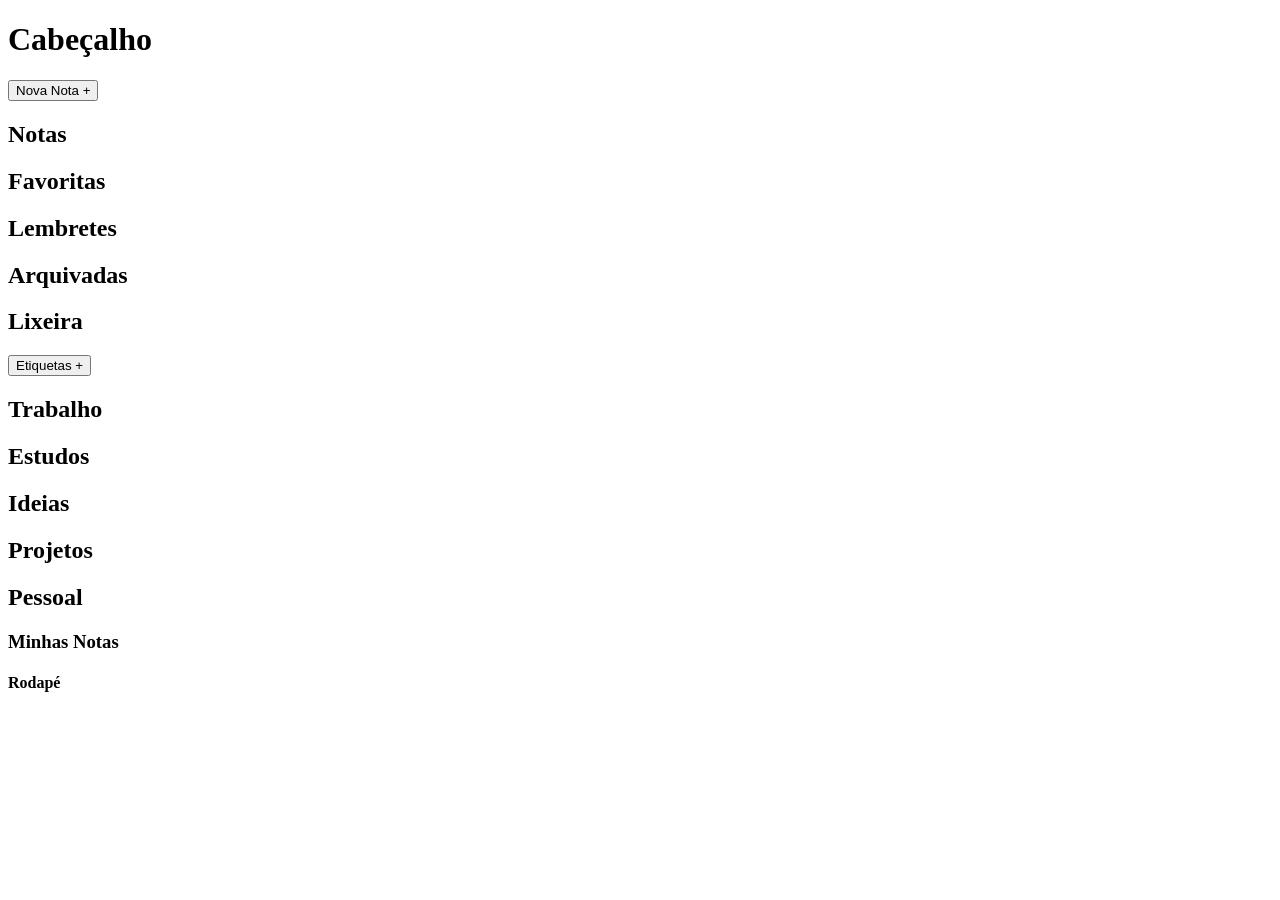
==== index.html @ 7bc8ddbd "Add files via upload" ====
<!DOCTYPE html>
<html lang="pt-br">
  <head>
    <title>Notas</title>
    <meta charset="utf-8">
    <meta name="viewport" content="width=device-width, initial-scale=1">
    <link rel="icon" type="image/x-icon" href="imagens/logoNotas.png">
    <script src="js/app.js"></script>
    <link rel="stylesheet" href="css/style.css">
  </head>
  <body>
    <div class="container">
      <div class="header"><h1> Cabeçalho </h1></div>
      <div class="menu" id="menu">
        <div id="novaNota"><button id="criarNota"> Nova Nota   +</button></div>
        <div id="abas">
          <div class="aba"><h2>Notas</h2></div>
          <div class="aba"><h2>Favoritas</h2></div>
          <div class="aba"><h2>Lembretes</h2></div>
          <div class="aba"><h2>Arquivadas</h2></div>
          <div class="aba"><h2>Lixeira</h2></div>
        </div>
        <div id="Etiquetas">
          <div><button id="criarEtiqueta">Etiquetas +</button></div>
          <div class="etiqueta" id="etiqueta_trabalho"><h2>Trabalho</h2></div>
          <div class="etiqueta" id="etiqueta_estudos"><h2>Estudos</h2></div>
          <div class="etiqueta" id="etiqueta_ideias"><h2>Ideias</h2></div>
          <div class="etiqueta" id="etiqueta_projetos"><h2>Projetos</h2></div>
          <div class="etiqueta" id="etiqueta_pessoal"><h2>Pessoal</h2></div>
        </div>
      </div>
      <div class="content">
        <h3>Minhas Notas</h3>
      </div>
      <div class="footer"><h4>Rodapé</h4></div>
    </div>

  </body
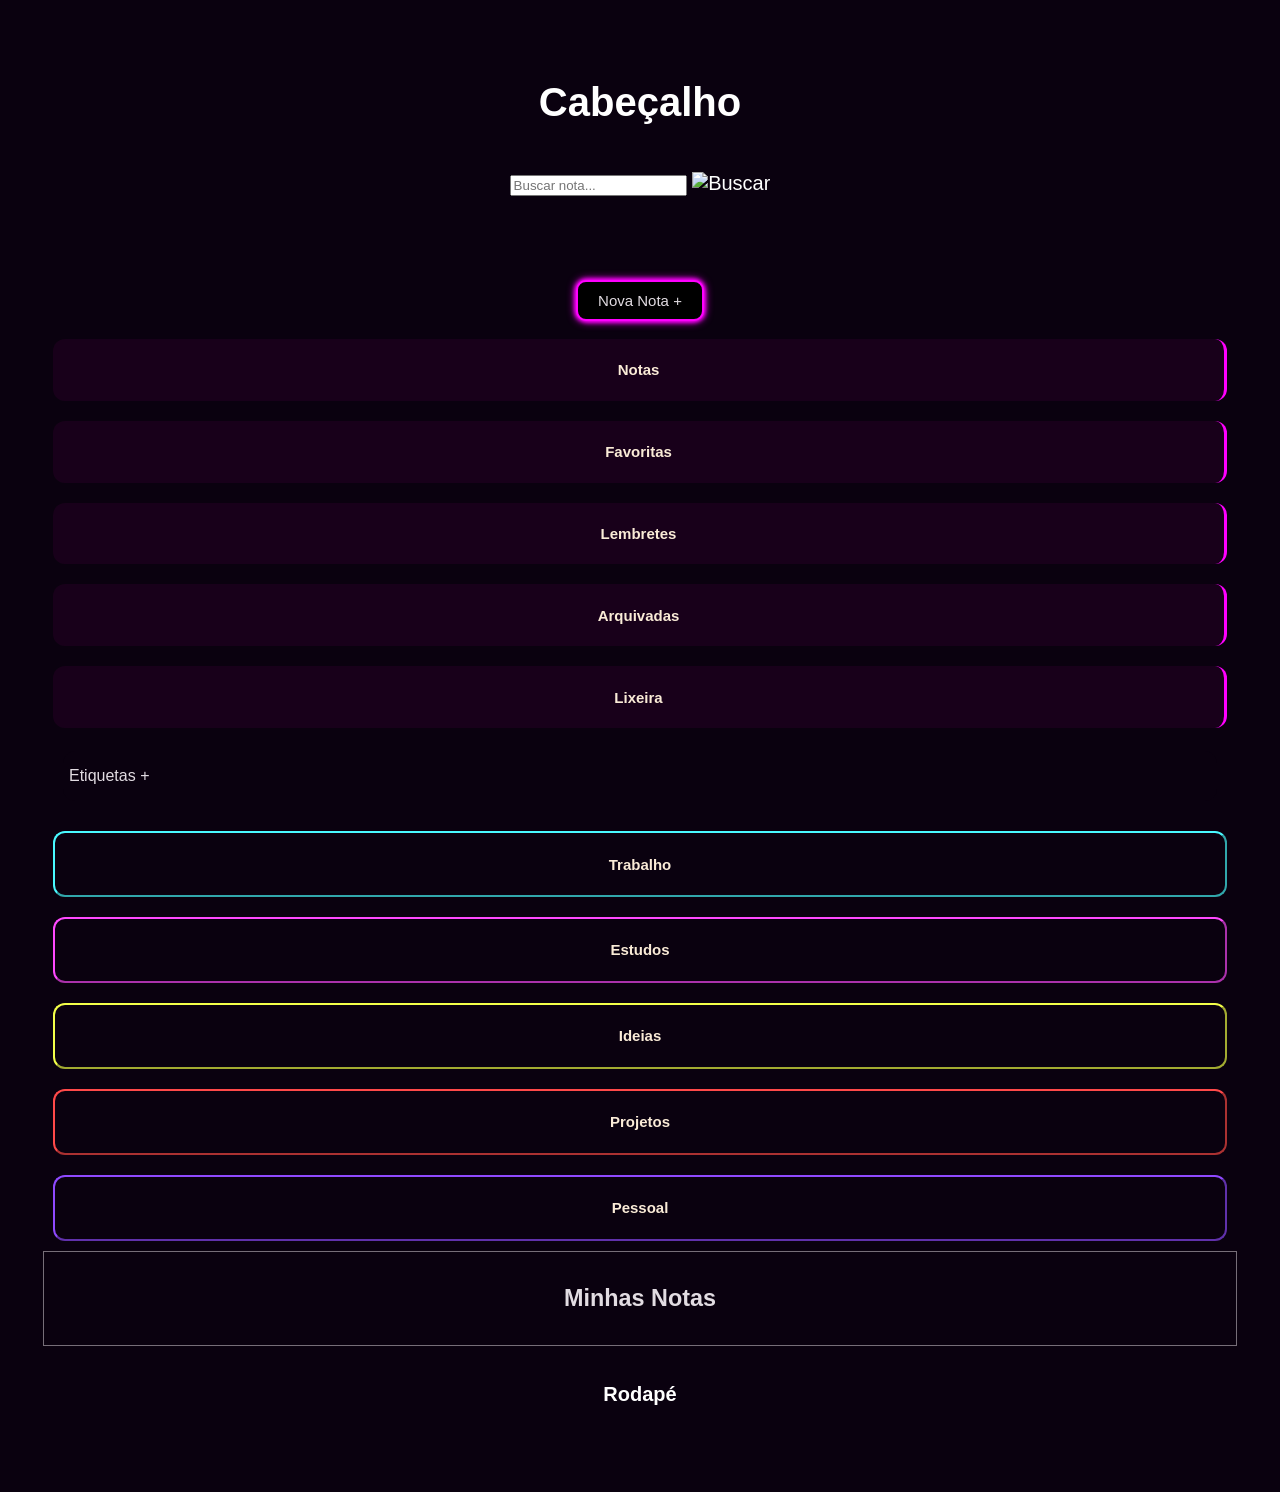
==== commit 0adba884: "barra de busca html" ====
--- a/index.html
+++ b/index.html
@@ -10,7 +10,12 @@
   </head>
   <body>
     <div class="container">
-      <div class="header"><h1> Cabeçalho </h1></div>
+      <div class="header">
+        <div><h1> Cabeçalho </h1></div>
+        <div id="divBusca">
+          <input type="text" id="txtBusca" placeholder="Buscar nota..."/>
+          <img src="imagens/lupa.png" id="btnBusca" alt="Buscar"/>
+        </div>
       <div class="menu" id="menu">
         <div id="novaNota"><button id="criarNota"> Nova Nota   +</button></div>
         <div id="abas">
@@ -35,4 +40,4 @@
       <div class="footer"><h4>Rodapé</h4></div>
     </div>
 
-  </body+  </body
--- a/css/style.css
+++ b/css/style.css
@@ -0,0 +1,142 @@
+* {
+  box-sizing: border-box;
+}
+
+body {
+  font-family: Arial, Helvetica, sans-serif;
+  background-color: #0a010f;
+}
+
+#criarNota{
+    border: 2px solid #ff00ff;
+    border-radius: 10px;
+    padding: 10px 20px;
+    color: #e2dce2;
+    background-color: #000;
+    font-size: 15px;
+    align-items: center;
+    align-self: center;
+    
+    box-shadow: 0 0 5px #ff00ff, 0 0 5px #ff00ff, 0 0 10px #ff00ff;
+    transition: all 0.3s ease-in-out;
+}
+
+#criarNota:hover {
+    box-shadow: 0 0 10px #ff00ff, 0 0 12px #ff00ff, 0 0 15px #ff00ff, 0 0 20px #ff00ff;
+}
+
+.container {
+  display: grid;
+  grid-template-areas:
+    "header header"
+    "menu content"
+    "footer footer";
+  grid-template-columns: 1fr 3fr;
+  gap: 3px;
+  padding: 5px;
+}
+.container div { 
+  padding: 10px;
+}
+.container div.header {
+  grid-area: header;
+  text-align: center;
+  background-color: #0a010f;
+  padding: 30px;
+  text-align: center;
+  font-size: 20px;
+  color: white;
+}
+.container div.menu {
+  grid-area: menu;
+  background-color: #0a010f;
+  
+}
+.container div.content {
+  grid-area: content;
+  background-color: #0a010f;
+  color: #e2dce2;
+  border: 0.5px solid #e2dce280;
+  
+}
+.container div.footer {
+  grid-area: footer;
+  text-align: center;  
+  background-color: #0a010f;
+  padding: 10px;
+  color: white;
+}
+
+h2{
+    color:antiquewhite;
+    font-size: 15px;
+}
+
+#menu {
+  display: grid;
+  grid-template-columns: auto;
+  gap: 3px;
+  padding: 5px;
+}
+
+#novaNota{
+    display: flex;
+    margin-top: 5%;
+    margin-left: 20%;
+    margin-right: 20%;
+    justify-content: center;
+    align-items: center;
+}
+
+#abas{
+    display: grid;
+    gap: 20px;
+    padding: 5px;
+}
+
+.aba{
+    background-color: #200120ab;
+    border-radius: 12px;
+    border-right: 3px solid #ff00ff;
+}
+
+#Etiquetas{
+    display: grid;
+    gap: 20px;
+    padding: 5px;
+}
+.etiqueta{
+    border-radius: 12px;
+}
+
+#etiqueta_trabalho{
+    border:2px outset #49f9ff;
+}
+
+#etiqueta_estudos{
+    border:2px outset #ff49ff;
+}
+
+#etiqueta_ideias{
+    border:2px outset #f3ff49;
+}
+
+#etiqueta_pessoal{
+    border:2px outset #8f49ff;
+}
+
+#etiqueta_projetos{
+    border:2px outset #ff4949;
+}
+
+#criarEtiqueta{
+    width: 100%;
+    height: 50px;
+    border: 2px solid #ff00ff;
+    color: #e2dce2;
+    border-radius: 12px;
+    background-color: #0a010f;
+    border: none;
+    font-size: 16px;
+    text-align: justify;
+}
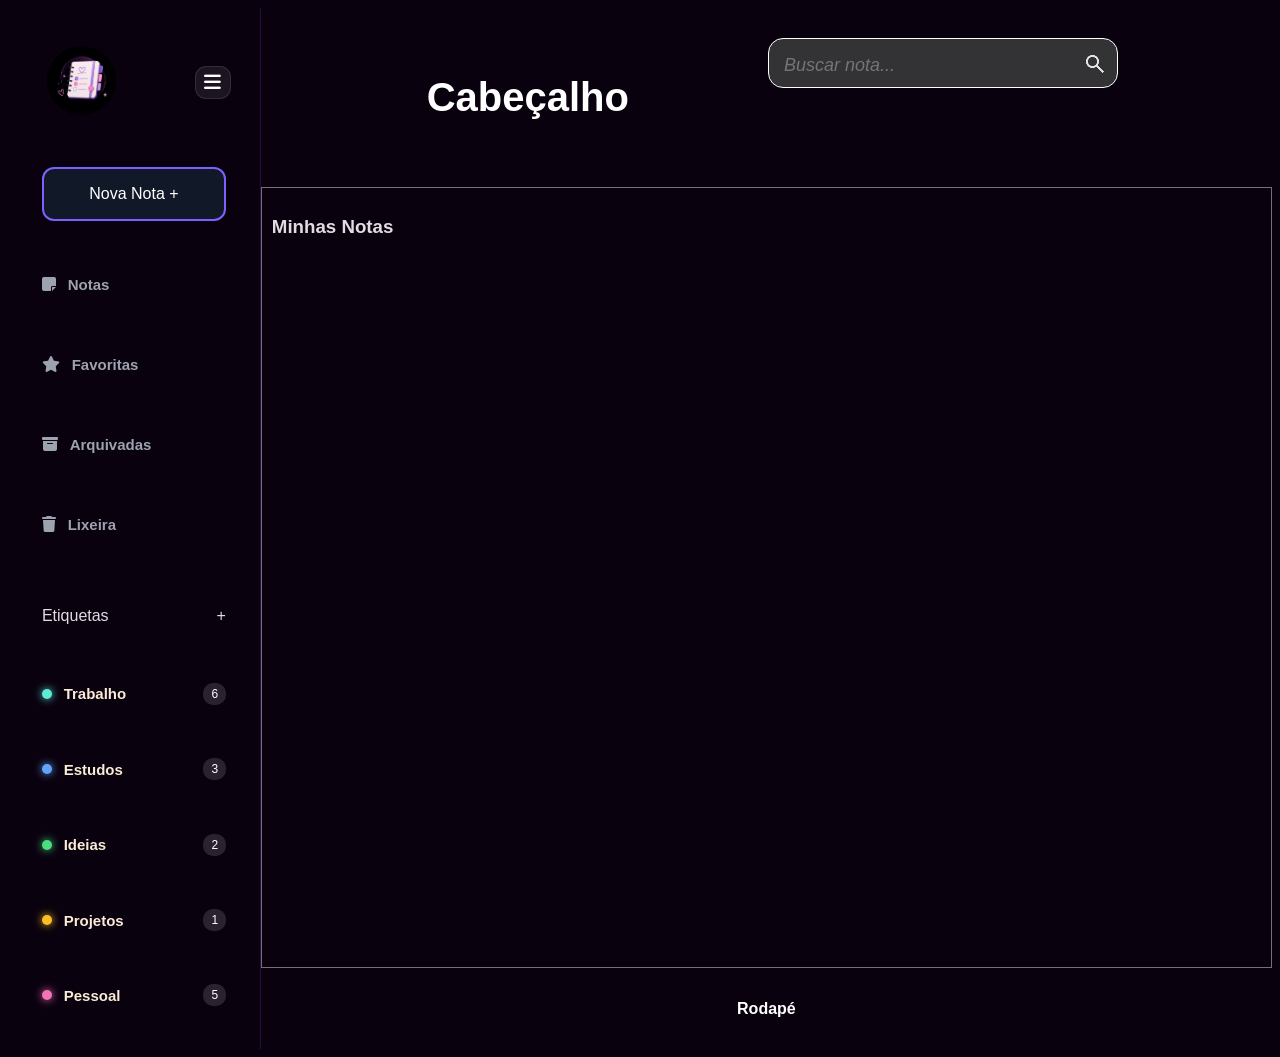
==== commit 690f7c2d: "Update index.html" ====
--- a/index.html
+++ b/index.html
@@ -7,37 +7,108 @@
     <link rel="icon" type="image/x-icon" href="imagens/logoNotas.png">
     <script src="js/app.js"></script>
     <link rel="stylesheet" href="css/style.css">
+    <link rel="stylesheet" href="css/sidebar.css">
+    <link rel="stylesheet" href="https://cdnjs.cloudflare.com/ajax/libs/font-awesome/6.5.1/css/all.min.css"> <!--adiciona os ícones das etiquetas-->
   </head>
+
   <body>
     <div class="container">
       <div class="header">
-        <div><h1> Cabeçalho </h1></div>
+        <div>
+          <h1> Cabeçalho </h1>
+        </div>
+
         <div id="divBusca">
           <input type="text" id="txtBusca" placeholder="Buscar nota..."/>
           <img src="imagens/lupa.png" id="btnBusca" alt="Buscar"/>
         </div>
-      <div class="menu" id="menu">
-        <div id="novaNota"><button id="criarNota"> Nova Nota   +</button></div>
+      </div>
+
+      <div class="menu" id="menu"> <!--parte do sidebar-->
+        <div id="topoSidebar">
+          <div id="logoSidebar">
+            <img src="imagens/logoNotas.png" alt="Logo Neo Keep">
+          </div>
+          <button id="botaoMenu">
+            <i class="fa-solid fa-bars"></i> <!--ícone botão-->
+          </button>
+        </div>
+        <div id="novaNota">
+          <button id="criarNota"> Nova Nota +</button>
+        </div>
         <div id="abas">
-          <div class="aba"><h2>Notas</h2></div>
-          <div class="aba"><h2>Favoritas</h2></div>
-          <div class="aba"><h2>Lembretes</h2></div>
-          <div class="aba"><h2>Arquivadas</h2></div>
-          <div class="aba"><h2>Lixeira</h2></div>
+          
+          <div class="aba">
+            <i class="fa-solid fa-note-sticky"></i>
+            <h2>Notas</h2>
+          </div>
+
+          <div class="aba">
+            <i class="fa-solid fa-star"></i>
+            <h2>Favoritas</h2>
+          </div>
+
+          <div class="aba">
+            <i class="fa-solid fa-box-archive"></i>
+            <h2>Arquivadas</h2>
+          </div>
+
+          <div class="aba">
+            <i class="fa-solid fa-trash"></i>
+            <h2>Lixeira</h2>
+          </div>
+
         </div>
+
         <div id="Etiquetas">
-          <div><button id="criarEtiqueta">Etiquetas +</button></div>
-          <div class="etiqueta" id="etiqueta_trabalho"><h2>Trabalho</h2></div>
-          <div class="etiqueta" id="etiqueta_estudos"><h2>Estudos</h2></div>
-          <div class="etiqueta" id="etiqueta_ideias"><h2>Ideias</h2></div>
-          <div class="etiqueta" id="etiqueta_projetos"><h2>Projetos</h2></div>
-          <div class="etiqueta" id="etiqueta_pessoal"><h2>Pessoal</h2></div>
+
+          <button id="criarEtiqueta">
+            <span>Etiquetas</span>
+            <span>+</span>
+          </button>
+
+          <div class="etiqueta">
+            <span class="bolinha trabalho"></span>
+            <h2>Trabalho</h2>
+            <span class="contador">6</span>
+          </div>
+
+          <div class="etiqueta">
+            <span class="bolinha estudos"></span>
+            <h2>Estudos</h2>
+            <span class="contador">3</span>
+          </div>
+
+          <div class="etiqueta">
+            <span class="bolinha ideias"></span>
+            <h2>Ideias</h2>
+            <span class="contador">2</span>
+          </div>
+
+          <div class="etiqueta">
+            <span class="bolinha projetos"></span>
+            <h2>Projetos</h2>
+            <span class="contador">1</span>
+          </div>
+
+          <div class="etiqueta">
+            <span class="bolinha pessoal"></span>
+            <h2>Pessoal</h2>
+            <span class="contador">5</span>
+          </div>
+
         </div>
       </div>
+
       <div class="content">
         <h3>Minhas Notas</h3>
       </div>
-      <div class="footer"><h4>Rodapé</h4></div>
+
+      <div class="footer">
+        <h4>Rodapé</h4>
+      </div>
+      
     </div>
-
-  </body
+    <script src="js/sidebar.js"></script>
+  </body>
+</html>
--- a/css/style.css
+++ b/css/style.css
@@ -7,33 +7,15 @@
   background-color: #0a010f;
 }
 
-#criarNota{
-    border: 2px solid #ff00ff;
-    border-radius: 10px;
-    padding: 10px 20px;
-    color: #e2dce2;
-    background-color: #000;
-    font-size: 15px;
-    align-items: center;
-    align-self: center;
-    
-    box-shadow: 0 0 5px #ff00ff, 0 0 5px #ff00ff, 0 0 10px #ff00ff;
-    transition: all 0.3s ease-in-out;
-}
-
-#criarNota:hover {
-    box-shadow: 0 0 10px #ff00ff, 0 0 12px #ff00ff, 0 0 15px #ff00ff, 0 0 20px #ff00ff;
-}
-
 .container {
   display: grid;
   grid-template-areas:
-    "header header"
+    "menu header"
     "menu content"
-    "footer footer";
-  grid-template-columns: 1fr 3fr;
-  gap: 3px;
-  padding: 5px;
+    "menu footer";
+  grid-template-rows: auto 1fr auto;
+  grid-template-columns: 20% 80%;
+  min-height: 100vh;
 }
 .container div { 
   padding: 10px;
@@ -72,71 +54,33 @@
     font-size: 15px;
 }
 
-#menu {
+.header{
   display: grid;
-  grid-template-columns: auto;
+  grid-template-columns: 2fr 2fr;
   gap: 3px;
   padding: 5px;
 }
 
-#novaNota{
-    display: flex;
-    margin-top: 5%;
-    margin-left: 20%;
-    margin-right: 20%;
-    justify-content: center;
-    align-items: center;
+#divBusca{
+  background-color:#333235;
+  border:solid 1px;
+  border-radius:15px;
+  width:350px;
+  height: 50px;
 }
 
-#abas{
-    display: grid;
-    gap: 20px;
-    padding: 5px;
+#txtBusca{
+  float:left;
+  background-color:transparent;
+  padding-left:5px;
+  font-style:italic;
+  font-size:18px;
+  border:none;
+  height:32px;
+  width:260px;
 }
 
-.aba{
-    background-color: #200120ab;
-    border-radius: 12px;
-    border-right: 3px solid #ff00ff;
+#btnBusca{
+  float: right;
+  margin-top: 1%;
 }
-
-#Etiquetas{
-    display: grid;
-    gap: 20px;
-    padding: 5px;
-}
-.etiqueta{
-    border-radius: 12px;
-}
-
-#etiqueta_trabalho{
-    border:2px outset #49f9ff;
-}
-
-#etiqueta_estudos{
-    border:2px outset #ff49ff;
-}
-
-#etiqueta_ideias{
-    border:2px outset #f3ff49;
-}
-
-#etiqueta_pessoal{
-    border:2px outset #8f49ff;
-}
-
-#etiqueta_projetos{
-    border:2px outset #ff4949;
-}
-
-#criarEtiqueta{
-    width: 100%;
-    height: 50px;
-    border: 2px solid #ff00ff;
-    color: #e2dce2;
-    border-radius: 12px;
-    background-color: #0a010f;
-    border: none;
-    font-size: 16px;
-    text-align: justify;
-}
--- a/css/sidebar.css
+++ b/css/sidebar.css
@@ -0,0 +1,194 @@
+#criarNota{
+    width: 95%;
+    padding: 1rem; /*rem é relativo ao tamanho padrão da fonte da página (1rem = 16px)*/
+    border: 2px solid #7b61ff;
+    border-radius: 12px;
+    background-color: #111827;
+    color: white;
+    font-size: 1rem;
+    cursor: pointer; /*mouse muda para um item clicável*/
+    transition: 0.5s;
+}
+
+#criarNota:hover{
+    background-color: #1e293b;
+    border-color: #9f7aea;
+    transform: translateY(-2px); /*o botão se move para cima*/
+}
+
+#menu{
+    display: flex;
+    flex-direction: column;
+    gap: 2vh;
+    padding: 2vh 1.5vw;
+    border-right: 1px solid #2a0b42;
+    min-height: 100vh;
+    transition: transform 0.4s;
+}
+
+#novaNota{
+    display: flex;
+    justify-content: center;
+}
+
+#abas{
+    display: grid;
+    gap: 2vh;
+    padding: 0.5vh;
+}
+
+.aba{
+    display: flex;
+    align-items: center;
+    gap: 12px;
+    padding: 0.1vh 5%;
+    border-radius: 10px;
+    cursor: pointer;
+    transition: 0.3s;
+}
+
+.aba i, .aba h2{ /*o ícone e a escrita ficam cinza*/
+    color: #9ca3af;
+    transition: 0.3s;
+}
+
+.aba:hover{
+    background-color: rgba(123, 97, 255, 0.08);
+    border-right: 4px solid #8b5cf6;
+    color:#8b5cf6;
+}
+
+.aba:hover i,.aba:hover h2{
+    color: #f8fafc;
+}
+
+#Etiquetas{
+    display: grid;
+    gap: 1.5vh;
+    padding: 0.5vh;
+}
+
+.etiqueta{
+    display: flex;
+    align-items: center;
+    gap: 12px;
+    padding: 1.2vh 4%;
+    border-radius: 10px;
+    cursor: pointer;
+    transition: 0.5s;
+}
+
+#criarEtiqueta{
+    width: 100%;
+    height: 7.5vh;
+    display: flex;
+    align-items: center;
+    justify-content: space-between;
+    padding: 10% 5%;
+    background-color: transparent;
+    color: #e2dce2;
+    border: none;
+    border-radius: 12px;
+    font-size: 1rem;
+    cursor: pointer;
+    transition: 0.3s;
+}
+
+#criarEtiqueta:hover{
+    background-color: rgba(123, 97, 255, 0.08);
+}
+
+#logoSidebar img{
+    width: 50%;
+    height: auto;
+    border-radius: 50%;
+}
+
+.bolinha{
+    width: 10px;
+    height: 10px;
+    border-radius: 50%;
+}
+
+.bolinha.trabalho{
+    background-color: #5eead4;
+    box-shadow: 0 0 8px #5eead4;
+}
+
+.bolinha.estudos{
+    background-color: #60a5fa;
+    box-shadow: 0 0 8px #60a5fa;
+}
+
+.bolinha.ideias{
+    background-color: #4ade80;
+    box-shadow: 0 0 8px #4ade80;
+}
+
+.bolinha.projetos{
+    background-color: #fbbf24;
+    box-shadow: 0 0 8px #fbbf24;
+}
+
+.bolinha.pessoal{
+    background-color: #f472b6;
+    box-shadow: 0 0 8px #f472b6;
+}
+
+.contador{
+    margin-left: auto;
+    color: white;
+    font-size: 12px;
+    padding: 4px 8px;
+    border-radius: 10px;
+    background-color: rgba(229, 231, 235, 0.15);
+}
+
+/* quando a aba é selecionada por um click*/
+.aba.ativa{
+    background-color: rgba(123, 97, 255, 0.08);
+    border-right: 4px solid #8b5cf6;
+}
+
+.aba.ativa i, .aba.ativa h2{
+    color: #f8fafc;
+}
+
+#botaoMenu{
+    display: flex;
+    align-items: center;
+    justify-content: center;
+    width: 13rem;
+    height: 2.1rem;
+    background-color: rgba(255, 255, 255, 0.08);
+    border: 1px solid rgba(255, 255, 255, 0.1);
+    border-radius: 0.7rem;
+    color: white;
+    font-size: 1.2rem;
+    cursor: pointer;
+    transition: 0.3s;
+}
+
+#botaoMenu:hover{
+    background-color: rgba(255, 255, 255, 0.15);
+}
+
+#menu.menuFechado{
+    transform: translateX(-75%);
+}
+
+#topoSidebar{
+    display: flex;
+    align-items: center;
+    justify-content: space-between;
+}
+
+@media(max-width: 768px){
+    #menu{
+        width: 70%;
+    }
+    #botaoMenu{
+        display: block;
+    }
+}
+
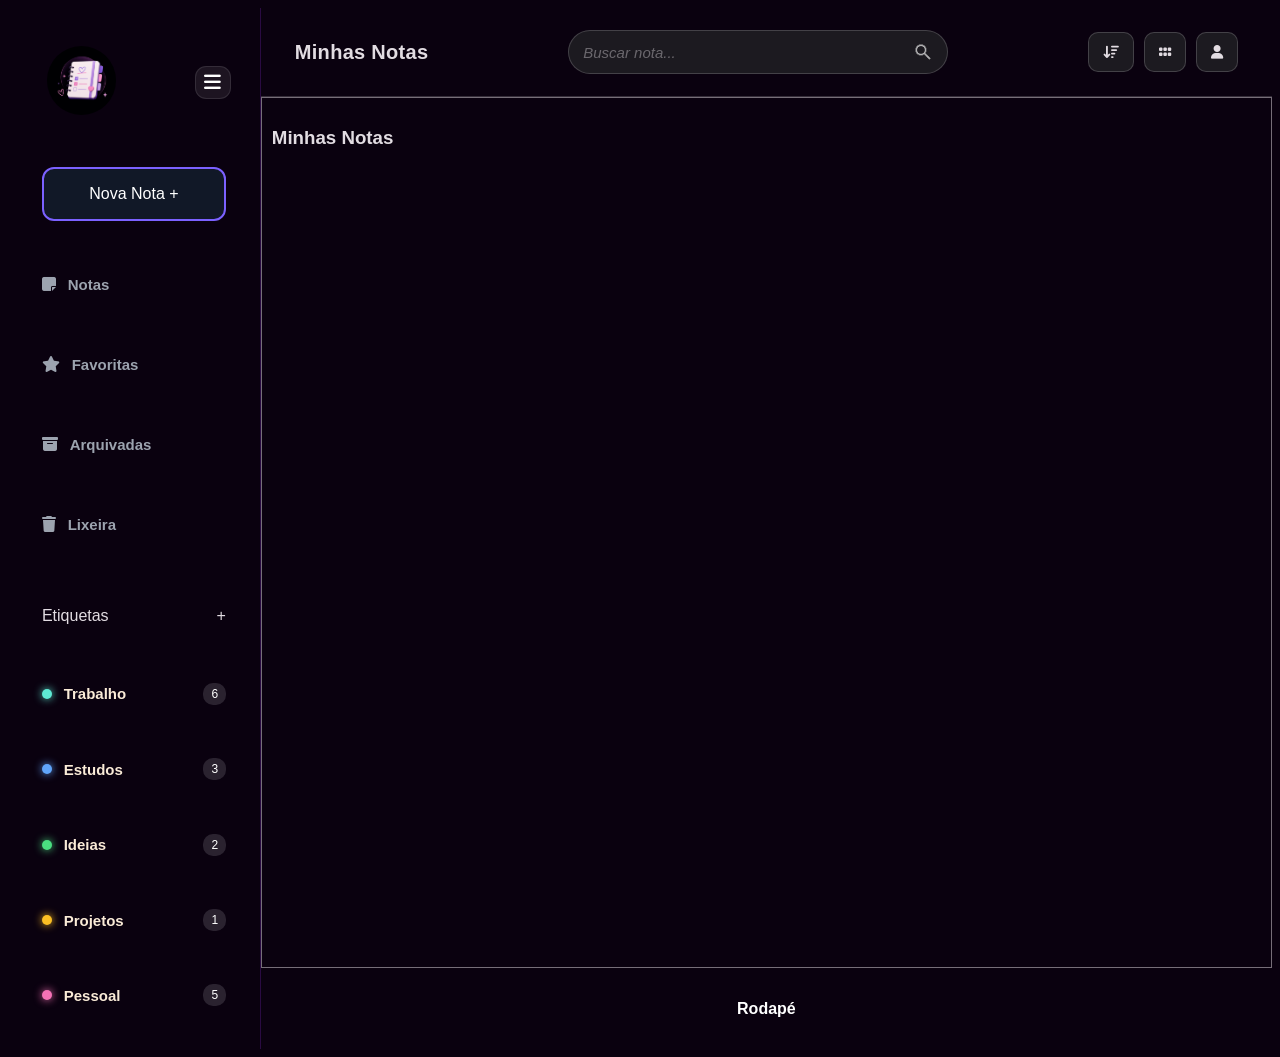
==== commit cf95c434: "- Criação da estrutura HTML do header (barra de pesquisa e botões superiores) - Adição do arquivo cs" ====
--- a/index.html
+++ b/index.html
@@ -6,23 +6,38 @@
     <meta name="viewport" content="width=device-width, initial-scale=1">
     <link rel="icon" type="image/x-icon" href="imagens/logoNotas.png">
     <script src="js/app.js"></script>
+    <script src="js/header.js"></script>
     <link rel="stylesheet" href="css/style.css">
     <link rel="stylesheet" href="css/sidebar.css">
+    <link rel="stylesheet" href="css/header.css">
     <link rel="stylesheet" href="https://cdnjs.cloudflare.com/ajax/libs/font-awesome/6.5.1/css/all.min.css"> <!--adiciona os ícones das etiquetas-->
   </head>
 
   <body>
     <div class="container">
       <div class="header">
-        <div>
-          <h1> Cabeçalho </h1>
-        </div>
+  <div>
+    <h1>Minhas Notas</h1>
+  </div>
 
-        <div id="divBusca">
-          <input type="text" id="txtBusca" placeholder="Buscar nota..."/>
-          <img src="imagens/lupa.png" id="btnBusca" alt="Buscar"/>
-        </div>
-      </div>
+  <div id="divBusca">
+    <input type="text" id="txtBusca" placeholder="Buscar nota..." />
+    <img src="imagens/lupa.png" id="btnBusca" alt="Buscar" />
+  </div>
+
+  <div id="acoesHeader">
+    <button class="btnHeader" id="btnOrdenar" title="Ordenar">
+      <i class="fa-solid fa-arrow-down-wide-short"></i>
+    </button>
+    <button class="btnHeader" id="btnVisualizacao" title="Alternar visualização">
+      <i class="fa-solid fa-grip"></i>
+    </button>
+    <button class="btnHeader" id="btnPerfil" title="Perfil">
+      <i class="fa-solid fa-user"></i>
+    </button>
+  </div>
+</div>
+
 
       <div class="menu" id="menu"> <!--parte do sidebar-->
         <div id="topoSidebar">
--- a/css/header.css
+++ b/css/header.css
@@ -0,0 +1,136 @@
+/* ===== Pessoa 4 — Área Superior + Pesquisa ===== */
+
+.header {
+  display: flex !important;
+  align-items: center;
+  justify-content: space-between;
+  gap: 16px;
+  padding: 14px 24px !important;
+  background-color: #0a010f;
+  border-bottom: 1px solid #e2dce233;
+}
+
+/* Título / lado esquerdo */
+.header > div:first-child h1 {
+  margin: 0;
+  font-size: 20px;
+  font-weight: 600;
+  color: #e2dce2;
+  letter-spacing: 0.3px;
+}
+
+/* Barra de pesquisa */
+#divBusca {
+  display: flex;
+  align-items: center;
+  gap: 8px;
+  background-color: #1c1a20;
+  border: 1px solid #e2dce233;
+  border-radius: 999px;
+  width: 380px;
+  height: 44px;
+  padding: 0 14px;
+  transition: border-color .2s ease, box-shadow .2s ease, background-color .2s ease;
+}
+
+#divBusca:focus-within {
+  border-color: #b388ff;
+  background-color: #211e26;
+  box-shadow: 0 0 0 3px rgba(179, 136, 255, 0.18);
+}
+
+#txtBusca {
+  flex: 1;
+  background: transparent;
+  border: none;
+  outline: none;
+  color: #e2dce2;
+  font-size: 15px;
+  font-style: normal;
+  height: 100%;
+  padding: 0;
+  float: none;
+  width: auto;
+}
+
+#txtBusca::placeholder {
+  color: #e2dce266;
+  font-style: italic;
+}
+
+#btnBusca {
+  width: 20px;
+  height: 20px;
+  cursor: pointer;
+  opacity: 0.75;
+  transition: opacity .2s ease, transform .2s ease;
+  float: none;
+  margin: 0;
+}
+
+#btnBusca:hover {
+  opacity: 1;
+  transform: scale(1.08);
+}
+
+/* Botões superiores */
+#acoesHeader {
+  display: flex;
+  align-items: center;
+  gap: 10px;
+}
+
+.btnHeader {
+  display: inline-flex;
+  align-items: center;
+  justify-content: center;
+  gap: 6px;
+  height: 40px;
+  min-width: 40px;
+  padding: 0 14px;
+  border-radius: 10px;
+  border: 1px solid #e2dce233;
+  background-color: #1c1a20;
+  color: #e2dce2;
+  font-size: 14px;
+  cursor: pointer;
+  transition: background-color .2s ease, border-color .2s ease,
+              transform .15s ease, box-shadow .2s ease;
+}
+
+.btnHeader i { font-size: 14px; }
+
+.btnHeader:hover {
+  background-color: #2a262f;
+  border-color: #b388ff66;
+}
+
+.btnHeader:focus-visible {
+  outline: none;
+  border-color: #b388ff;
+  box-shadow: 0 0 0 3px rgba(179, 136, 255, 0.2);
+}
+
+.btnHeader.is-clicked {
+  transform: scale(0.94);
+  background-color: #3a2f4a;
+  border-color: #b388ff;
+}
+
+/* Estado "sem resultados" para a área de notas */
+.semResultados {
+  color: #e2dce2aa;
+  text-align: center;
+  padding: 24px;
+  font-style: italic;
+}
+
+/* Responsivo simples */
+@media (max-width: 768px) {
+  .header {
+    flex-wrap: wrap;
+    gap: 10px;
+  }
+  #divBusca { width: 100%; order: 3; }
+  #acoesHeader { order: 2; }
+}
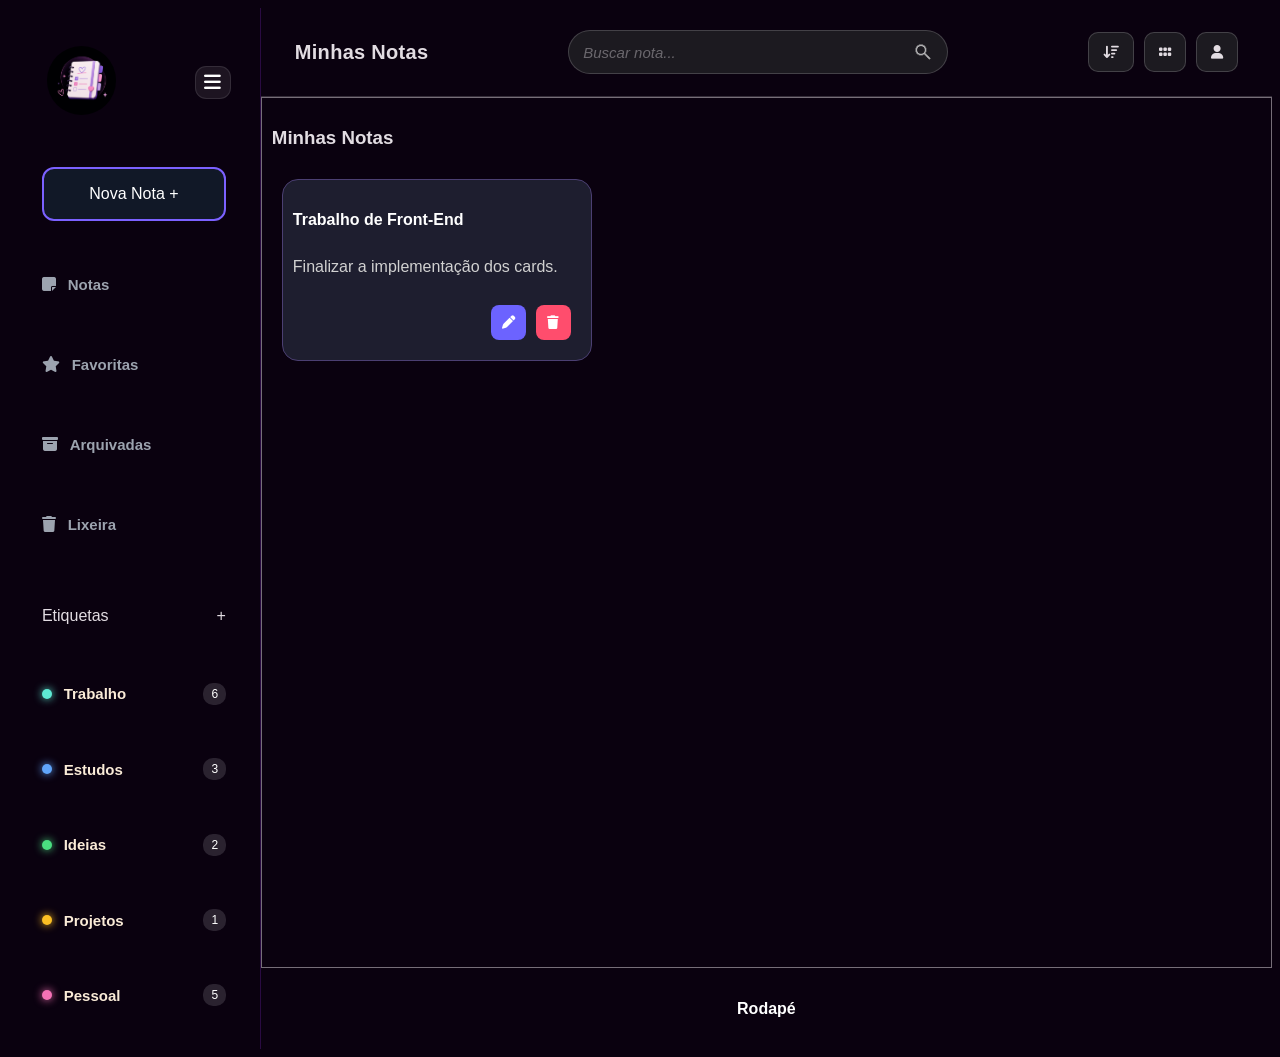
==== commit 4ac72376: "Atualiza cards e ajustes da página de notas" ====
--- a/index.html
+++ b/index.html
@@ -10,6 +10,7 @@
     <link rel="stylesheet" href="css/style.css">
     <link rel="stylesheet" href="css/sidebar.css">
     <link rel="stylesheet" href="css/header.css">
+    <link rel="stylesheet" href="css/cards.css">
     <link rel="stylesheet" href="https://cdnjs.cloudflare.com/ajax/libs/font-awesome/6.5.1/css/all.min.css"> <!--adiciona os ícones das etiquetas-->
   </head>
 
@@ -116,8 +117,30 @@
       </div>
 
       <div class="content">
-        <h3>Minhas Notas</h3>
-      </div>
+    <h3>Minhas Notas</h3>
+
+    <div class="notes-grid">
+
+        <div class="note-card">
+            <h4 class="note-title">Trabalho de Front-End</h4>
+
+            <p class="note-description">
+                Finalizar a implementação dos cards.
+            </p>
+
+            <div class="card-actions">
+                <button class="edit-btn">
+                    <i class="fa-solid fa-pen"></i>
+                </button>
+
+                <button class="delete-btn">
+                    <i class="fa-solid fa-trash"></i>
+                </button>
+            </div>
+        </div>
+
+    </div>
+</div>
 
       <div class="footer">
         <h4>Rodapé</h4>
@@ -125,5 +148,6 @@
       
     </div>
     <script src="js/sidebar.js"></script>
+    <script src="js/cards.js"></script>
   </body>
 </html>
--- a/css/cards.css
+++ b/css/cards.css
@@ -0,0 +1,80 @@
+.notes-grid{
+    display:grid;
+    grid-template-columns:repeat(auto-fill,minmax(280px,1fr));
+    gap:20px;
+    margin-top:20px;
+}
+
+.note-card{
+    background:#1e1e2f;
+    border:1px solid #4b3f72;
+
+    border-radius:16px;
+    padding:20px;
+
+    min-height:180px;
+
+    display:flex;
+    flex-direction:column;
+    justify-content:space-between;
+
+    transition:0.3s;
+}
+
+.note-card:hover{
+    transform:translateY(-5px);
+
+    box-shadow:0 0 15px rgba(128,90,213,0.4);
+}
+
+.note-title{
+    color:white;
+    margin-bottom:10px;
+}
+
+.note-description{
+    color:#d1d1d1;
+    line-height:1.5;
+}
+
+.card-actions{
+    display:flex;
+    justify-content:flex-end;
+    gap:10px;
+}
+
+.edit-btn,
+.delete-btn{
+    width:35px;
+    height:35px;
+
+    border:none;
+    border-radius:8px;
+
+    cursor:pointer;
+}
+
+.edit-btn{
+    background:#6c63ff;
+    color:white;
+}
+
+.delete-btn{
+    background:#ff4d6d;
+    color:white;
+}
+.note-card{
+    animation: aparecer 0.8s ease;
+}
+
+@keyframes aparecer{
+    from{
+        opacity:0;
+        transform:translateY(15px);
+    }
+
+    to{
+        opacity:1;
+        transform:translateY(0);
+    }
+}
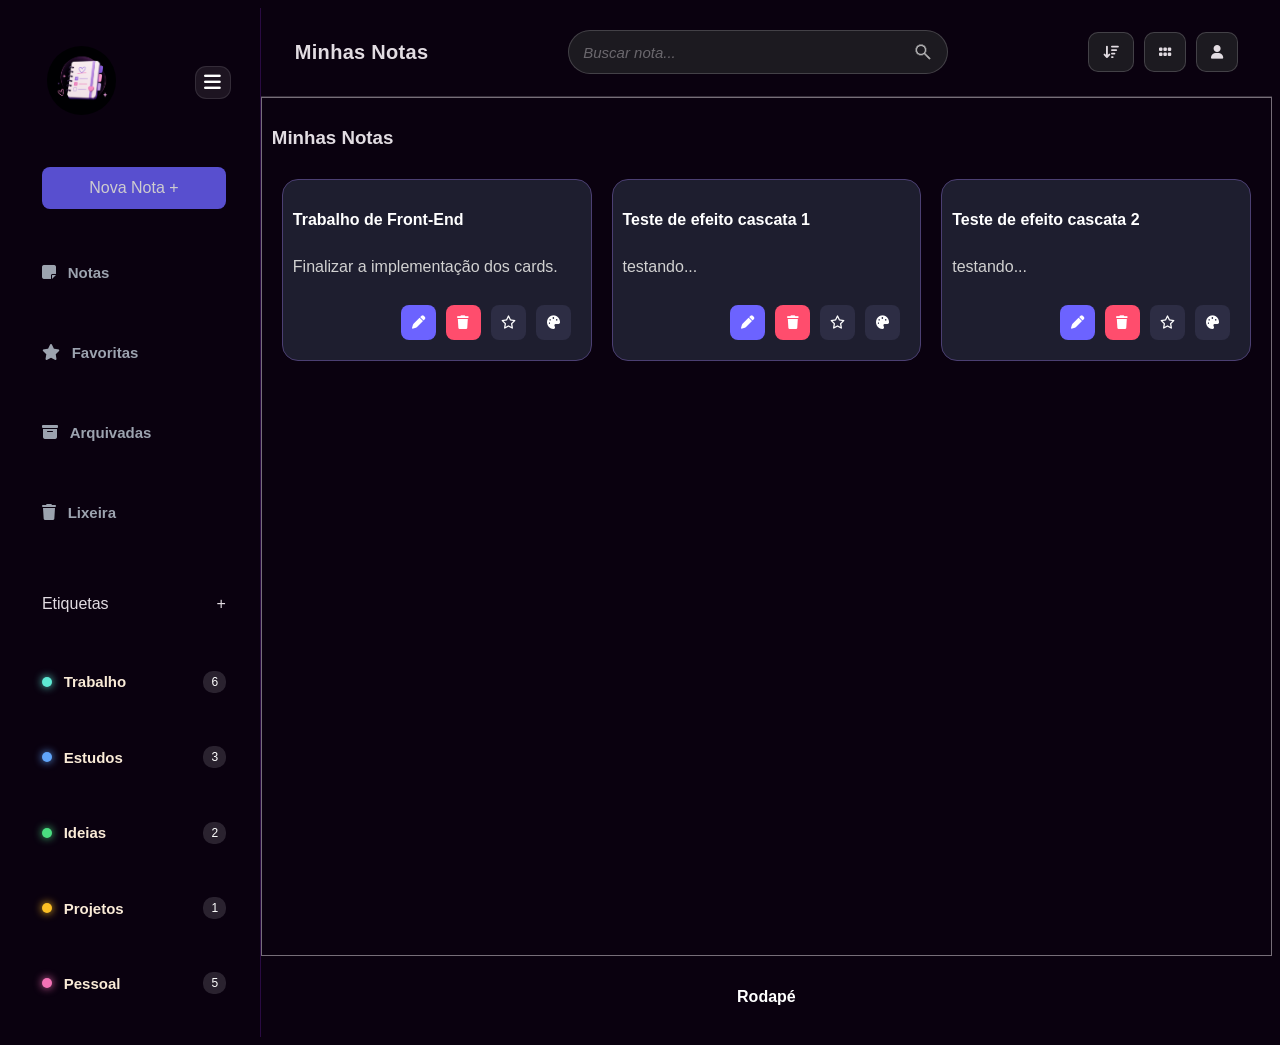
==== commit 3907a4e1: "implementa interações visuais" ====
--- a/index.html
+++ b/index.html
@@ -1,153 +1,246 @@
 <!DOCTYPE html>
 <html lang="pt-br">
-  <head>
-    <title>Notas</title>
-    <meta charset="utf-8">
-    <meta name="viewport" content="width=device-width, initial-scale=1">
-    <link rel="icon" type="image/x-icon" href="imagens/logoNotas.png">
-    <script src="js/app.js"></script>
-    <script src="js/header.js"></script>
-    <link rel="stylesheet" href="css/style.css">
-    <link rel="stylesheet" href="css/sidebar.css">
-    <link rel="stylesheet" href="css/header.css">
-    <link rel="stylesheet" href="css/cards.css">
-    <link rel="stylesheet" href="https://cdnjs.cloudflare.com/ajax/libs/font-awesome/6.5.1/css/all.min.css"> <!--adiciona os ícones das etiquetas-->
-  </head>
-
-  <body>
-    <div class="container">
-      <div class="header">
-  <div>
-    <h1>Minhas Notas</h1>
+
+<head>
+  <title>Notas</title>
+  <meta charset="utf-8">
+  <meta name="viewport" content="width=device-width, initial-scale=1">
+  <link rel="icon" type="image/x-icon" href="imagens/logoNotas.png">
+  <script src="js/app.js"></script>
+  <script src="js/header.js"></script>
+  <script src="js/extras.js" defer></script>
+  <link rel="stylesheet" href="css/style.css">
+  <link rel="stylesheet" href="css/sidebar.css">
+  <link rel="stylesheet" href="css/header.css">
+  <link rel="stylesheet" href="css/cards.css">
+  <link rel="stylesheet" href="css/extras.css">
+  <link rel="stylesheet" href="https://cdnjs.cloudflare.com/ajax/libs/font-awesome/6.5.1/css/all.min.css">
+  <!--adiciona os ícones das etiquetas-->
+</head>
+
+<body>
+  <div class="container">
+    <div class="header">
+      <div>
+        <h1>Minhas Notas</h1>
+      </div>
+
+      <div id="divBusca">
+        <input type="text" id="txtBusca" placeholder="Buscar nota..." />
+        <img src="imagens/lupa.png" id="btnBusca" alt="Buscar" />
+      </div>
+
+      <div id="acoesHeader">
+        <button class="btnHeader" id="btnOrdenar" title="Ordenar">
+          <i class="fa-solid fa-arrow-down-wide-short"></i>
+        </button>
+        <button class="btnHeader" id="btnVisualizacao" title="Alternar visualização">
+          <i class="fa-solid fa-grip"></i>
+        </button>
+        <button class="btnHeader" id="btnPerfil" title="Perfil">
+          <i class="fa-solid fa-user"></i>
+        </button>
+      </div>
+    </div>
+
+
+    <div class="menu" id="menu"> <!--parte do sidebar-->
+      <div id="topoSidebar">
+        <div id="logoSidebar">
+          <img src="imagens/logoNotas.png" alt="Logo Neo Keep">
+        </div>
+        <button id="botaoMenu">
+          <i class="fa-solid fa-bars"></i> <!--ícone botão-->
+        </button>
+      </div>
+      <div id="novaNota">
+        <button id="criarNota"> Nova Nota +</button>
+      </div>
+      <div id="abas">
+
+        <div class="aba">
+          <i class="fa-solid fa-note-sticky"></i>
+          <h2>Notas</h2>
+        </div>
+
+        <div class="aba">
+          <i class="fa-solid fa-star"></i>
+          <h2>Favoritas</h2>
+        </div>
+
+        <div class="aba">
+          <i class="fa-solid fa-box-archive"></i>
+          <h2>Arquivadas</h2>
+        </div>
+
+        <div class="aba">
+          <i class="fa-solid fa-trash"></i>
+          <h2>Lixeira</h2>
+        </div>
+
+      </div>
+
+      <div id="Etiquetas">
+
+        <button id="criarEtiqueta">
+          <span>Etiquetas</span>
+          <span>+</span>
+        </button>
+
+        <div class="etiqueta">
+          <span class="bolinha trabalho"></span>
+          <h2>Trabalho</h2>
+          <span class="contador">6</span>
+        </div>
+
+        <div class="etiqueta">
+          <span class="bolinha estudos"></span>
+          <h2>Estudos</h2>
+          <span class="contador">3</span>
+        </div>
+
+        <div class="etiqueta">
+          <span class="bolinha ideias"></span>
+          <h2>Ideias</h2>
+          <span class="contador">2</span>
+        </div>
+
+        <div class="etiqueta">
+          <span class="bolinha projetos"></span>
+          <h2>Projetos</h2>
+          <span class="contador">1</span>
+        </div>
+
+        <div class="etiqueta">
+          <span class="bolinha pessoal"></span>
+          <h2>Pessoal</h2>
+          <span class="contador">5</span>
+        </div>
+
+      </div>
+    </div>
+
+    <div class="content">
+      <h3>Minhas Notas</h3>
+
+      <div class="notes-grid">
+
+        <div class="note-card">
+          <h4 class="note-title">Trabalho de Front-End</h4>
+
+          <p class="note-description">
+            Finalizar a implementação dos cards.
+          </p>
+
+          <div class="card-actions">
+            <button class="edit-btn">
+              <i class="fa-solid fa-pen"></i>
+            </button>
+
+            <button class="delete-btn">
+              <i class="fa-solid fa-trash"></i>
+            </button>
+
+            <button class="favorite-btn">
+              <i class="fa-regular fa-star"></i>
+            </button>
+
+            <div class="color-picker-wrapper">
+              <button class="color-btn" title="Mudar cor">
+                <i class="fa-solid fa-palette"></i>
+              </button>
+
+              <div class="color-dropdown">
+                <span class="color-dot roxo" data-cor="cor-roxo"></span>
+                <span class="color-dot azul" data-cor="cor-azul"></span>
+                <span class="color-dot verde" data-cor="cor-verde"></span>
+                <span class="color-dot rosa" data-cor="cor-rosa"></span>
+                <span class="color-dot amarelo" data-cor="cor-amarelo"></span>
+              </div>
+            </div>
+          </div>
+        </div>
+
+        <div class="note-card">
+          <h4 class="note-title">Teste de efeito cascata 1</h4>
+
+          <p class="note-description">
+            testando...
+          </p>
+          <div class="card-actions">
+            <button class="edit-btn">
+              <i class="fa-solid fa-pen"></i>
+            </button>
+
+            <button class="delete-btn">
+              <i class="fa-solid fa-trash"></i>
+            </button>
+
+            <button class="favorite-btn">
+              <i class="fa-regular fa-star"></i>
+            </button>
+
+            <div class="color-picker-wrapper">
+              <button class="color-btn" title="Mudar cor">
+                <i class="fa-solid fa-palette"></i>
+              </button>
+
+              <div class="color-dropdown">
+                <span class="color-dot roxo" data-cor="cor-roxo"></span>
+                <span class="color-dot azul" data-cor="cor-azul"></span>
+                <span class="color-dot verde" data-cor="cor-verde"></span>
+                <span class="color-dot rosa" data-cor="cor-rosa"></span>
+                <span class="color-dot amarelo" data-cor="cor-amarelo"></span>
+              </div>
+            </div>
+          </div>
+        </div>
+
+        <div class="note-card">
+          <h4 class="note-title">Teste de efeito cascata 2</h4>
+
+          <p class="note-description">
+            testando...
+          </p>
+          <div class="card-actions">
+            <button class="edit-btn">
+              <i class="fa-solid fa-pen"></i>
+            </button>
+
+            <button class="delete-btn">
+              <i class="fa-solid fa-trash"></i>
+            </button>
+
+            <button class="favorite-btn">
+              <i class="fa-regular fa-star"></i>
+            </button>
+
+            <div class="color-picker-wrapper">
+              <button class="color-btn" title="Mudar cor">
+                <i class="fa-solid fa-palette"></i>
+              </button>
+
+              <div class="color-dropdown">
+                <span class="color-dot roxo" data-cor="cor-roxo"></span>
+                <span class="color-dot azul" data-cor="cor-azul"></span>
+                <span class="color-dot verde" data-cor="cor-verde"></span>
+                <span class="color-dot rosa" data-cor="cor-rosa"></span>
+                <span class="color-dot amarelo" data-cor="cor-amarelo"></span>
+              </div>
+            </div>
+          </div>
+        </div>
+
+      </div>
+    </div>
+
+    <div class="footer">
+      <h4>Rodapé</h4>
+    </div>
+
   </div>
-
-  <div id="divBusca">
-    <input type="text" id="txtBusca" placeholder="Buscar nota..." />
-    <img src="imagens/lupa.png" id="btnBusca" alt="Buscar" />
-  </div>
-
-  <div id="acoesHeader">
-    <button class="btnHeader" id="btnOrdenar" title="Ordenar">
-      <i class="fa-solid fa-arrow-down-wide-short"></i>
-    </button>
-    <button class="btnHeader" id="btnVisualizacao" title="Alternar visualização">
-      <i class="fa-solid fa-grip"></i>
-    </button>
-    <button class="btnHeader" id="btnPerfil" title="Perfil">
-      <i class="fa-solid fa-user"></i>
-    </button>
-  </div>
-</div>
-
-
-      <div class="menu" id="menu"> <!--parte do sidebar-->
-        <div id="topoSidebar">
-          <div id="logoSidebar">
-            <img src="imagens/logoNotas.png" alt="Logo Neo Keep">
-          </div>
-          <button id="botaoMenu">
-            <i class="fa-solid fa-bars"></i> <!--ícone botão-->
-          </button>
-        </div>
-        <div id="novaNota">
-          <button id="criarNota"> Nova Nota +</button>
-        </div>
-        <div id="abas">
-          
-          <div class="aba">
-            <i class="fa-solid fa-note-sticky"></i>
-            <h2>Notas</h2>
-          </div>
-
-          <div class="aba">
-            <i class="fa-solid fa-star"></i>
-            <h2>Favoritas</h2>
-          </div>
-
-          <div class="aba">
-            <i class="fa-solid fa-box-archive"></i>
-            <h2>Arquivadas</h2>
-          </div>
-
-          <div class="aba">
-            <i class="fa-solid fa-trash"></i>
-            <h2>Lixeira</h2>
-          </div>
-
-        </div>
-
-        <div id="Etiquetas">
-
-          <button id="criarEtiqueta">
-            <span>Etiquetas</span>
-            <span>+</span>
-          </button>
-
-          <div class="etiqueta">
-            <span class="bolinha trabalho"></span>
-            <h2>Trabalho</h2>
-            <span class="contador">6</span>
-          </div>
-
-          <div class="etiqueta">
-            <span class="bolinha estudos"></span>
-            <h2>Estudos</h2>
-            <span class="contador">3</span>
-          </div>
-
-          <div class="etiqueta">
-            <span class="bolinha ideias"></span>
-            <h2>Ideias</h2>
-            <span class="contador">2</span>
-          </div>
-
-          <div class="etiqueta">
-            <span class="bolinha projetos"></span>
-            <h2>Projetos</h2>
-            <span class="contador">1</span>
-          </div>
-
-          <div class="etiqueta">
-            <span class="bolinha pessoal"></span>
-            <h2>Pessoal</h2>
-            <span class="contador">5</span>
-          </div>
-
-        </div>
-      </div>
-
-      <div class="content">
-    <h3>Minhas Notas</h3>
-
-    <div class="notes-grid">
-
-        <div class="note-card">
-            <h4 class="note-title">Trabalho de Front-End</h4>
-
-            <p class="note-description">
-                Finalizar a implementação dos cards.
-            </p>
-
-            <div class="card-actions">
-                <button class="edit-btn">
-                    <i class="fa-solid fa-pen"></i>
-                </button>
-
-                <button class="delete-btn">
-                    <i class="fa-solid fa-trash"></i>
-                </button>
-            </div>
-        </div>
-
-    </div>
-</div>
-
-      <div class="footer">
-        <h4>Rodapé</h4>
-      </div>
-      
-    </div>
-    <script src="js/sidebar.js"></script>
-    <script src="js/cards.js"></script>
-  </body>
-</html>
+  <script src="js/sidebar.js"></script>
+  <script src="js/cards.js"></script>
+</body>
+
+</html>
--- a/css/cards.css
+++ b/css/cards.css
@@ -1,80 +1,69 @@
-.notes-grid{
-    display:grid;
-    grid-template-columns:repeat(auto-fill,minmax(280px,1fr));
-    gap:20px;
-    margin-top:20px;
+.notes-grid {
+    display: grid;
+    grid-template-columns: repeat(auto-fill, minmax(280px, 1fr));
+    gap: 20px;
+    margin-top: 20px;
 }
 
-.note-card{
-    background:#1e1e2f;
-    border:1px solid #4b3f72;
-
-    border-radius:16px;
-    padding:20px;
-
-    min-height:180px;
-
-    display:flex;
-    flex-direction:column;
-    justify-content:space-between;
-
-    transition:0.3s;
+.note-title {
+    color: white;
+    margin-bottom: 10px;
 }
 
-.note-card:hover{
-    transform:translateY(-5px);
-
-    box-shadow:0 0 15px rgba(128,90,213,0.4);
+.note-description {
+    color: #d1d1d1;
+    line-height: 1.5;
 }
 
-.note-title{
-    color:white;
-    margin-bottom:10px;
-}
-
-.note-description{
-    color:#d1d1d1;
-    line-height:1.5;
-}
-
-.card-actions{
-    display:flex;
-    justify-content:flex-end;
-    gap:10px;
+.card-actions {
+    display: flex;
+    justify-content: flex-end;
+    gap: 10px;
+    align-items: center;
 }
 
 .edit-btn,
-.delete-btn{
-    width:35px;
-    height:35px;
+.delete-btn,
+.favorite-btn{
+    width: 35px;
+    height: 35px;
 
-    border:none;
-    border-radius:8px;
+    border: none;
+    border-radius: 8px;
 
-    cursor:pointer;
+    cursor: pointer;
+
+    transition: all .2s ease;
 }
 
-.edit-btn{
-    background:#6c63ff;
-    color:white;
+.edit-btn {
+    background: #6c63ff;
+    color: white;
 }
 
-.delete-btn{
-    background:#ff4d6d;
-    color:white;
-}
-.note-card{
-    animation: aparecer 0.8s ease;
+.delete-btn {
+    background: #ff4d6d;
+    color: white;
 }
 
-@keyframes aparecer{
-    from{
-        opacity:0;
-        transform:translateY(15px);
-    }
+#criarNota {
+    background: #6c63ff;
+    opacity: 0.8;
+    color: white;
 
-    to{
-        opacity:1;
-        transform:translateY(0);
-    }
+    border: none;
+    border-radius: 8px;
+
+    padding: 12px 20px;
+
+    cursor: pointer;
+
+    transition: all .2s ease;
 }
+
+.favorite-btn {
+    background: #2d2d44;
+    color: white;
+}
+
+
--- a/css/extras.css
+++ b/css/extras.css
@@ -0,0 +1,242 @@
+.note-card {
+    background: #1e1e2f;
+    border: 1px solid #4b3f72;
+
+    border-radius: 16px;
+    padding: 20px;
+
+    min-height: 180px;
+
+    display: flex;
+    flex-direction: column;
+    justify-content: space-between;
+
+    transition: all 0.3s ease;
+
+    opacity: 0;
+    animation: aparecer .6s ease forwards;
+}
+
+.note-card.novo {
+    animation: abrirCard .4s ease forwards !important;
+    animation-delay: 0s !important;
+    opacity: 1; 
+}
+
+.note-card.removendo {
+    animation: fecharCard .8s ease forwards;
+}
+
+.note-card:nth-child(1) {
+    animation-delay: .1s;
+}
+
+.note-card:nth-child(2) {
+    animation-delay: .2s;
+}
+
+.note-card:nth-child(3) {
+    animation-delay: .3s;
+}
+
+.note-card:nth-child(4) {
+    animation-delay: .4s;
+}
+
+.note-card:hover {
+    transform: translateY(-5px) scale(1.02);
+
+    box-shadow:
+        0 0 15px rgba(205, 137, 231, 0.4),
+        0 0 30px rgba(128, 90, 213, 0.2);
+}
+
+.edit-btn:hover,
+.delete-btn:hover,
+.favorite-btn:hover,
+#criarNota:hover {
+    transform: scale(1.1);
+    box-shadow:
+        0 0 10px rgba(128, 90, 213, 0.2),
+        0 0 20px rgba(128, 90, 213, 0.3);
+}
+
+.edit-btn:active,
+.delete-btn:active,
+.favorite-btn:active,
+#criarNota:active {
+    transform: scale(.92);
+}
+
+.favorite-btn.active {
+    color: gold;
+}
+
+@keyframes aparecer {
+    from {
+        opacity: 0;
+        transform: translateY(15px);
+    }
+
+    to {
+        opacity: 1;
+        transform: translateY(0);
+    }
+}
+
+@keyframes estrela {
+
+    0% {
+        transform: scale(1);
+    }
+
+    50% {
+        transform: scale(1.4);
+    }
+
+    100% {
+        transform: scale(1);
+    }
+}
+
+@keyframes abrirCard {
+    from {
+        opacity: 0;
+        transform: translateY(20px);
+    }
+    to {
+        opacity: 1;
+        transform: translateY(0);
+    }
+}
+
+@keyframes fecharCard {
+    from {
+        opacity: 1;
+        transform: scale(1);
+    }
+
+    to {
+        opacity: 0;
+        transform: scale(.7);
+    }
+}
+
+/* mudança do sistema de cores dos cards a partir das etiquetas */
+.note-card.cor-roxo {
+    background: #2d1f4d;
+    border-color: #8b5cf6;
+}
+
+.note-card.cor-azul {
+    background: #1a2e4d;
+    border-color: #60a5fa;
+}
+
+.note-card.cor-verde {
+    background: #1a3d2e;
+    border-color: #4ade80;
+}
+
+.note-card.cor-rosa {
+    background: #3d1f30;
+    border-color: #f472b6;
+}
+
+.note-card.cor-amarelo {
+    background: #3d3318;
+    border-color: #fbbf24;
+}
+
+div.color-picker-wrapper {
+    position: relative;
+    display: flex;
+    align-items: center;
+    margin: 0;
+    padding: 0;
+}
+
+.color-btn {
+    width: 35px;
+    height: 35px;
+    margin: 0;
+    padding: 0;
+    box-sizing: border-box;
+    border: none;
+    border-radius: 8px;
+    background: #2d2d44;
+    color: white;
+    cursor: pointer;
+    transition: all .2s ease;
+    display: flex;
+    align-items: center;
+    justify-content: center;
+}
+
+.color-btn:hover {
+    transform: scale(1.1);
+    box-shadow: 0 0 10px rgba(128, 90, 213, 0.2), 0 0 20px rgba(128, 90, 213, 0.3);
+}
+
+.color-btn:active {
+    transform: scale(.92);
+}
+
+.color-dropdown {
+    position: absolute;
+    bottom: 110%;
+    right: 0;
+    display: flex;
+    gap: 6px;
+    background: #1e1e2f;
+    border: 1px solid #4b3f72;
+    border-radius: 10px;
+    padding: 8px;
+    opacity: 0;
+    visibility: hidden;
+    transform: translateY(5px);
+    transition: opacity .2s ease, transform .2s ease, visibility .2s ease;
+}
+
+.color-dropdown.aberto {
+    opacity: 1;
+    visibility: visible;
+    transform: translateY(0);
+}
+
+.color-dot {
+    width: 18px;
+    height: 18px;
+    border-radius: 50%;
+    cursor: pointer;
+    border: 2px solid transparent;
+    transition: transform .2s ease, border-color .2s ease;
+}
+
+.color-dot:hover {
+    transform: scale(1.2);
+}
+
+.color-dot.selecionada {
+    border-color: white;
+}
+
+.color-dot.roxo {
+    background: #8b5cf6;
+}
+
+.color-dot.azul {
+    background: #60a5fa;
+}
+
+.color-dot.verde {
+    background: #4ade80;
+}
+
+.color-dot.rosa {
+    background: #f472b6;
+}
+
+.color-dot.amarelo {
+    background: #fbbf24;
+}
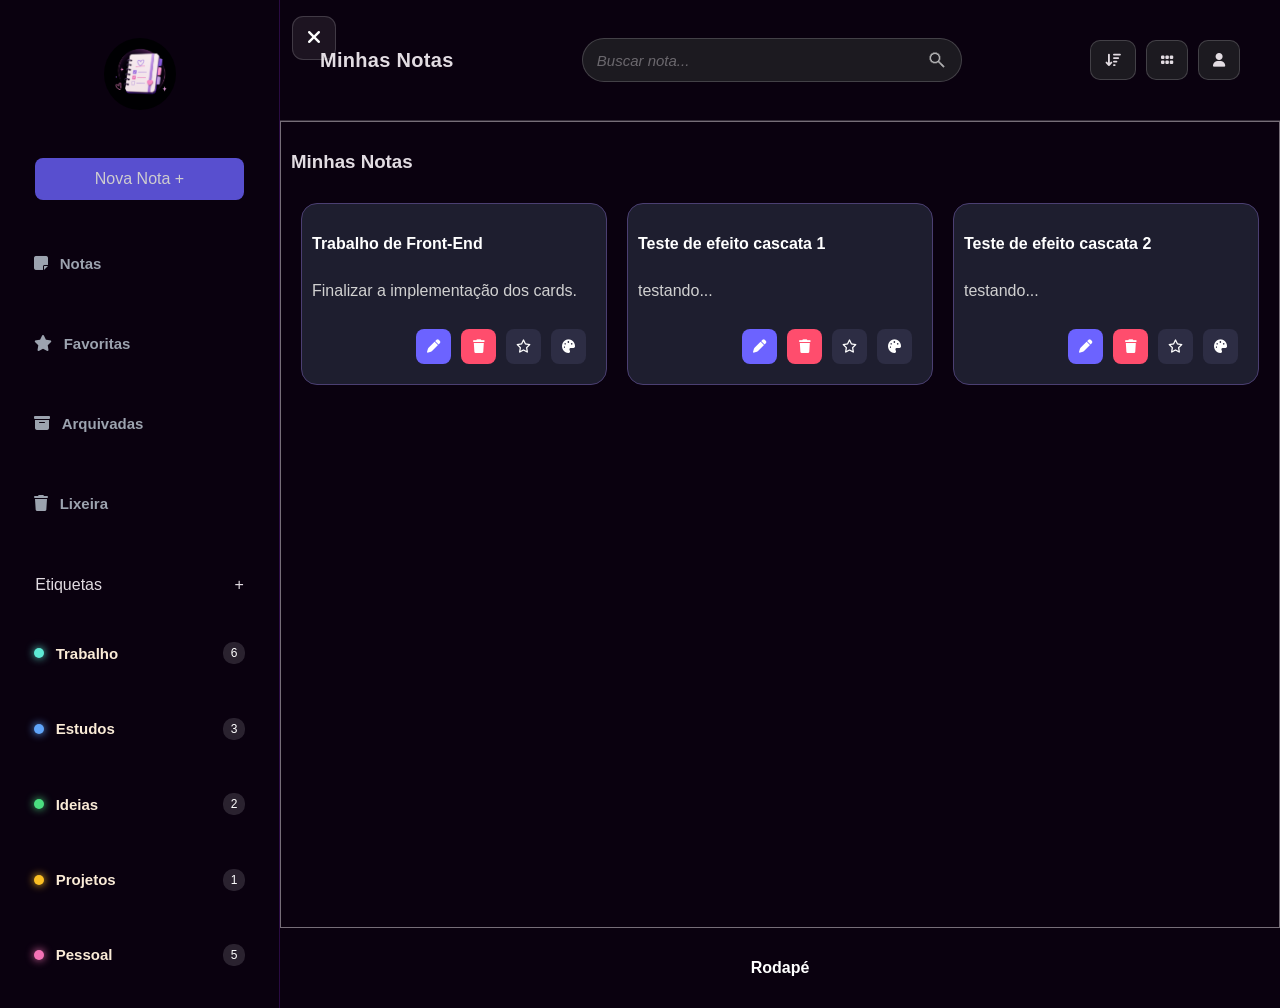
==== commit 5b432ac9: "Implementei a responsividade da aplicação, além de retirar arquivos não usados" ====
--- a/index.html
+++ b/index.html
@@ -1,246 +1,246 @@
-<!DOCTYPE html>
-<html lang="pt-br">
-
-<head>
-  <title>Notas</title>
-  <meta charset="utf-8">
-  <meta name="viewport" content="width=device-width, initial-scale=1">
-  <link rel="icon" type="image/x-icon" href="imagens/logoNotas.png">
-  <script src="js/app.js"></script>
-  <script src="js/header.js"></script>
-  <script src="js/extras.js" defer></script>
-  <link rel="stylesheet" href="css/style.css">
-  <link rel="stylesheet" href="css/sidebar.css">
-  <link rel="stylesheet" href="css/header.css">
-  <link rel="stylesheet" href="css/cards.css">
-  <link rel="stylesheet" href="css/extras.css">
-  <link rel="stylesheet" href="https://cdnjs.cloudflare.com/ajax/libs/font-awesome/6.5.1/css/all.min.css">
-  <!--adiciona os ícones das etiquetas-->
-</head>
-
-<body>
-  <div class="container">
-    <div class="header">
-      <div>
-        <h1>Minhas Notas</h1>
-      </div>
-
-      <div id="divBusca">
-        <input type="text" id="txtBusca" placeholder="Buscar nota..." />
-        <img src="imagens/lupa.png" id="btnBusca" alt="Buscar" />
-      </div>
-
-      <div id="acoesHeader">
-        <button class="btnHeader" id="btnOrdenar" title="Ordenar">
-          <i class="fa-solid fa-arrow-down-wide-short"></i>
-        </button>
-        <button class="btnHeader" id="btnVisualizacao" title="Alternar visualização">
-          <i class="fa-solid fa-grip"></i>
-        </button>
-        <button class="btnHeader" id="btnPerfil" title="Perfil">
-          <i class="fa-solid fa-user"></i>
-        </button>
-      </div>
-    </div>
-
-
-    <div class="menu" id="menu"> <!--parte do sidebar-->
-      <div id="topoSidebar">
-        <div id="logoSidebar">
-          <img src="imagens/logoNotas.png" alt="Logo Neo Keep">
-        </div>
-        <button id="botaoMenu">
-          <i class="fa-solid fa-bars"></i> <!--ícone botão-->
-        </button>
-      </div>
-      <div id="novaNota">
-        <button id="criarNota"> Nova Nota +</button>
-      </div>
-      <div id="abas">
-
-        <div class="aba">
-          <i class="fa-solid fa-note-sticky"></i>
-          <h2>Notas</h2>
-        </div>
-
-        <div class="aba">
-          <i class="fa-solid fa-star"></i>
-          <h2>Favoritas</h2>
-        </div>
-
-        <div class="aba">
-          <i class="fa-solid fa-box-archive"></i>
-          <h2>Arquivadas</h2>
-        </div>
-
-        <div class="aba">
-          <i class="fa-solid fa-trash"></i>
-          <h2>Lixeira</h2>
-        </div>
-
-      </div>
-
-      <div id="Etiquetas">
-
-        <button id="criarEtiqueta">
-          <span>Etiquetas</span>
-          <span>+</span>
-        </button>
-
-        <div class="etiqueta">
-          <span class="bolinha trabalho"></span>
-          <h2>Trabalho</h2>
-          <span class="contador">6</span>
-        </div>
-
-        <div class="etiqueta">
-          <span class="bolinha estudos"></span>
-          <h2>Estudos</h2>
-          <span class="contador">3</span>
-        </div>
-
-        <div class="etiqueta">
-          <span class="bolinha ideias"></span>
-          <h2>Ideias</h2>
-          <span class="contador">2</span>
-        </div>
-
-        <div class="etiqueta">
-          <span class="bolinha projetos"></span>
-          <h2>Projetos</h2>
-          <span class="contador">1</span>
-        </div>
-
-        <div class="etiqueta">
-          <span class="bolinha pessoal"></span>
-          <h2>Pessoal</h2>
-          <span class="contador">5</span>
-        </div>
-
-      </div>
-    </div>
-
-    <div class="content">
-      <h3>Minhas Notas</h3>
-
-      <div class="notes-grid">
-
-        <div class="note-card">
-          <h4 class="note-title">Trabalho de Front-End</h4>
-
-          <p class="note-description">
-            Finalizar a implementação dos cards.
-          </p>
-
-          <div class="card-actions">
-            <button class="edit-btn">
-              <i class="fa-solid fa-pen"></i>
-            </button>
-
-            <button class="delete-btn">
-              <i class="fa-solid fa-trash"></i>
-            </button>
-
-            <button class="favorite-btn">
-              <i class="fa-regular fa-star"></i>
-            </button>
-
-            <div class="color-picker-wrapper">
-              <button class="color-btn" title="Mudar cor">
-                <i class="fa-solid fa-palette"></i>
-              </button>
-
-              <div class="color-dropdown">
-                <span class="color-dot roxo" data-cor="cor-roxo"></span>
-                <span class="color-dot azul" data-cor="cor-azul"></span>
-                <span class="color-dot verde" data-cor="cor-verde"></span>
-                <span class="color-dot rosa" data-cor="cor-rosa"></span>
-                <span class="color-dot amarelo" data-cor="cor-amarelo"></span>
-              </div>
-            </div>
-          </div>
-        </div>
-
-        <div class="note-card">
-          <h4 class="note-title">Teste de efeito cascata 1</h4>
-
-          <p class="note-description">
-            testando...
-          </p>
-          <div class="card-actions">
-            <button class="edit-btn">
-              <i class="fa-solid fa-pen"></i>
-            </button>
-
-            <button class="delete-btn">
-              <i class="fa-solid fa-trash"></i>
-            </button>
-
-            <button class="favorite-btn">
-              <i class="fa-regular fa-star"></i>
-            </button>
-
-            <div class="color-picker-wrapper">
-              <button class="color-btn" title="Mudar cor">
-                <i class="fa-solid fa-palette"></i>
-              </button>
-
-              <div class="color-dropdown">
-                <span class="color-dot roxo" data-cor="cor-roxo"></span>
-                <span class="color-dot azul" data-cor="cor-azul"></span>
-                <span class="color-dot verde" data-cor="cor-verde"></span>
-                <span class="color-dot rosa" data-cor="cor-rosa"></span>
-                <span class="color-dot amarelo" data-cor="cor-amarelo"></span>
-              </div>
-            </div>
-          </div>
-        </div>
-
-        <div class="note-card">
-          <h4 class="note-title">Teste de efeito cascata 2</h4>
-
-          <p class="note-description">
-            testando...
-          </p>
-          <div class="card-actions">
-            <button class="edit-btn">
-              <i class="fa-solid fa-pen"></i>
-            </button>
-
-            <button class="delete-btn">
-              <i class="fa-solid fa-trash"></i>
-            </button>
-
-            <button class="favorite-btn">
-              <i class="fa-regular fa-star"></i>
-            </button>
-
-            <div class="color-picker-wrapper">
-              <button class="color-btn" title="Mudar cor">
-                <i class="fa-solid fa-palette"></i>
-              </button>
-
-              <div class="color-dropdown">
-                <span class="color-dot roxo" data-cor="cor-roxo"></span>
-                <span class="color-dot azul" data-cor="cor-azul"></span>
-                <span class="color-dot verde" data-cor="cor-verde"></span>
-                <span class="color-dot rosa" data-cor="cor-rosa"></span>
-                <span class="color-dot amarelo" data-cor="cor-amarelo"></span>
-              </div>
-            </div>
-          </div>
-        </div>
-
-      </div>
-    </div>
-
-    <div class="footer">
-      <h4>Rodapé</h4>
-    </div>
-
-  </div>
-  <script src="js/sidebar.js"></script>
-  <script src="js/cards.js"></script>
-</body>
-
+<!DOCTYPE html>
+<html lang="pt-br">
+
+<head>
+  <title>Notas</title>
+  <meta charset="utf-8">
+  <meta name="viewport" content="width=device-width, initial-scale=1">
+  <link rel="icon" type="image/x-icon" href="imagens/logoNotas.png">
+  <script src="js/header.js"></script>
+  <script src="js/extras.js" defer></script>
+  <link rel="stylesheet" href="css/style.css">
+  <link rel="stylesheet" href="css/sidebar.css">
+  <link rel="stylesheet" href="css/header.css">
+  <link rel="stylesheet" href="css/cards.css">
+  <link rel="stylesheet" href="css/extras.css">
+  <link rel="stylesheet" href="https://cdnjs.cloudflare.com/ajax/libs/font-awesome/6.5.1/css/all.min.css">
+  <!--adiciona os ícones das etiquetas-->
+</head>
+
+<body>
+  <div class="container">
+    <button id="botaoMenu" type="button" aria-label="Abrir ou fechar menu" aria-controls="menu" aria-expanded="true">
+      <i class="fa-solid fa-bars"></i>
+    </button>
+
+    <div class="header">
+      <div>
+        <h1>Minhas Notas</h1>
+      </div>
+
+      <div id="divBusca">
+        <input type="text" id="txtBusca" placeholder="Buscar nota..." />
+        <img src="imagens/lupa.png" id="btnBusca" alt="Buscar" />
+      </div>
+
+      <div id="acoesHeader">
+        <button class="btnHeader" id="btnOrdenar" title="Ordenar">
+          <i class="fa-solid fa-arrow-down-wide-short"></i>
+        </button>
+        <button class="btnHeader" id="btnVisualizacao" title="Alternar visualização">
+          <i class="fa-solid fa-grip"></i>
+        </button>
+        <button class="btnHeader" id="btnPerfil" title="Perfil">
+          <i class="fa-solid fa-user"></i>
+        </button>
+      </div>
+    </div>
+
+
+    <div class="menu" id="menu"> <!--parte do sidebar-->
+      <div id="topoSidebar">
+        <div id="logoSidebar">
+          <img src="imagens/logoNotas.png" alt="Logo Neo Keep">
+        </div>
+      </div>
+      <div id="novaNota">
+        <button id="criarNota"> Nova Nota +</button>
+      </div>
+      <div id="abas">
+
+        <div class="aba">
+          <i class="fa-solid fa-note-sticky"></i>
+          <h2>Notas</h2>
+        </div>
+
+        <div class="aba">
+          <i class="fa-solid fa-star"></i>
+          <h2>Favoritas</h2>
+        </div>
+
+        <div class="aba">
+          <i class="fa-solid fa-box-archive"></i>
+          <h2>Arquivadas</h2>
+        </div>
+
+        <div class="aba">
+          <i class="fa-solid fa-trash"></i>
+          <h2>Lixeira</h2>
+        </div>
+
+      </div>
+
+      <div id="Etiquetas">
+
+        <button id="criarEtiqueta">
+          <span>Etiquetas</span>
+          <span>+</span>
+        </button>
+
+        <div class="etiqueta">
+          <span class="bolinha trabalho"></span>
+          <h2>Trabalho</h2>
+          <span class="contador">6</span>
+        </div>
+
+        <div class="etiqueta">
+          <span class="bolinha estudos"></span>
+          <h2>Estudos</h2>
+          <span class="contador">3</span>
+        </div>
+
+        <div class="etiqueta">
+          <span class="bolinha ideias"></span>
+          <h2>Ideias</h2>
+          <span class="contador">2</span>
+        </div>
+
+        <div class="etiqueta">
+          <span class="bolinha projetos"></span>
+          <h2>Projetos</h2>
+          <span class="contador">1</span>
+        </div>
+
+        <div class="etiqueta">
+          <span class="bolinha pessoal"></span>
+          <h2>Pessoal</h2>
+          <span class="contador">5</span>
+        </div>
+
+      </div>
+    </div>
+
+    <div class="content">
+      <h3>Minhas Notas</h3>
+
+      <div class="notes-grid">
+
+        <div class="note-card">
+          <h4 class="note-title">Trabalho de Front-End</h4>
+
+          <p class="note-description">
+            Finalizar a implementação dos cards.
+          </p>
+
+          <div class="card-actions">
+            <button class="edit-btn">
+              <i class="fa-solid fa-pen"></i>
+            </button>
+
+            <button class="delete-btn">
+              <i class="fa-solid fa-trash"></i>
+            </button>
+
+            <button class="favorite-btn">
+              <i class="fa-regular fa-star"></i>
+            </button>
+
+            <div class="color-picker-wrapper">
+              <button class="color-btn" title="Mudar cor">
+                <i class="fa-solid fa-palette"></i>
+              </button>
+
+              <div class="color-dropdown">
+                <span class="color-dot roxo" data-cor="cor-roxo"></span>
+                <span class="color-dot azul" data-cor="cor-azul"></span>
+                <span class="color-dot verde" data-cor="cor-verde"></span>
+                <span class="color-dot rosa" data-cor="cor-rosa"></span>
+                <span class="color-dot amarelo" data-cor="cor-amarelo"></span>
+              </div>
+            </div>
+          </div>
+        </div>
+
+        <div class="note-card">
+          <h4 class="note-title">Teste de efeito cascata 1</h4>
+
+          <p class="note-description">
+            testando...
+          </p>
+          <div class="card-actions">
+            <button class="edit-btn">
+              <i class="fa-solid fa-pen"></i>
+            </button>
+
+            <button class="delete-btn">
+              <i class="fa-solid fa-trash"></i>
+            </button>
+
+            <button class="favorite-btn">
+              <i class="fa-regular fa-star"></i>
+            </button>
+
+            <div class="color-picker-wrapper">
+              <button class="color-btn" title="Mudar cor">
+                <i class="fa-solid fa-palette"></i>
+              </button>
+
+              <div class="color-dropdown">
+                <span class="color-dot roxo" data-cor="cor-roxo"></span>
+                <span class="color-dot azul" data-cor="cor-azul"></span>
+                <span class="color-dot verde" data-cor="cor-verde"></span>
+                <span class="color-dot rosa" data-cor="cor-rosa"></span>
+                <span class="color-dot amarelo" data-cor="cor-amarelo"></span>
+              </div>
+            </div>
+          </div>
+        </div>
+
+        <div class="note-card">
+          <h4 class="note-title">Teste de efeito cascata 2</h4>
+
+          <p class="note-description">
+            testando...
+          </p>
+          <div class="card-actions">
+            <button class="edit-btn">
+              <i class="fa-solid fa-pen"></i>
+            </button>
+
+            <button class="delete-btn">
+              <i class="fa-solid fa-trash"></i>
+            </button>
+
+            <button class="favorite-btn">
+              <i class="fa-regular fa-star"></i>
+            </button>
+
+            <div class="color-picker-wrapper">
+              <button class="color-btn" title="Mudar cor">
+                <i class="fa-solid fa-palette"></i>
+              </button>
+
+              <div class="color-dropdown">
+                <span class="color-dot roxo" data-cor="cor-roxo"></span>
+                <span class="color-dot azul" data-cor="cor-azul"></span>
+                <span class="color-dot verde" data-cor="cor-verde"></span>
+                <span class="color-dot rosa" data-cor="cor-rosa"></span>
+                <span class="color-dot amarelo" data-cor="cor-amarelo"></span>
+              </div>
+            </div>
+          </div>
+        </div>
+
+      </div>
+    </div>
+
+    <div class="footer">
+      <h4>Rodapé</h4>
+    </div>
+
+  </div>
+  <script src="js/sidebar.js"></script>
+  <script src="js/cards.js"></script>
+</body>
+
 </html>
--- a/css/style.css
+++ b/css/style.css
@@ -1,86 +1,156 @@
-* {
-  box-sizing: border-box;
-}
-
-body {
-  font-family: Arial, Helvetica, sans-serif;
-  background-color: #0a010f;
-}
-
-.container {
-  display: grid;
-  grid-template-areas:
-    "menu header"
-    "menu content"
-    "menu footer";
-  grid-template-rows: auto 1fr auto;
-  grid-template-columns: 20% 80%;
-  min-height: 100vh;
-}
-.container div { 
-  padding: 10px;
-}
-.container div.header {
-  grid-area: header;
-  text-align: center;
-  background-color: #0a010f;
-  padding: 30px;
-  text-align: center;
-  font-size: 20px;
-  color: white;
-}
-.container div.menu {
-  grid-area: menu;
-  background-color: #0a010f;
-  
-}
-.container div.content {
-  grid-area: content;
-  background-color: #0a010f;
-  color: #e2dce2;
-  border: 0.5px solid #e2dce280;
-  
-}
-.container div.footer {
-  grid-area: footer;
-  text-align: center;  
-  background-color: #0a010f;
-  padding: 10px;
-  color: white;
-}
-
-h2{
-    color:antiquewhite;
-    font-size: 15px;
-}
-
-.header{
-  display: grid;
-  grid-template-columns: 2fr 2fr;
-  gap: 3px;
-  padding: 5px;
-}
-
-#divBusca{
-  background-color:#333235;
-  border:solid 1px;
-  border-radius:15px;
-  width:350px;
-  height: 50px;
-}
-
-#txtBusca{
-  float:left;
-  background-color:transparent;
-  padding-left:5px;
-  font-style:italic;
-  font-size:18px;
-  border:none;
-  height:32px;
-  width:260px;
-}
-
-#btnBusca{
-  float: right;
-  margin-top: 1%;
-}
+* {
+  box-sizing: border-box;
+}
+
+:root {
+  --sidebar-width: 280px;
+  --sidebar-mobile-width: min(82vw, 320px);
+}
+
+body {
+  margin: 0;
+  min-height: 100vh;
+  overflow-x: hidden;
+  font-family: Arial, Helvetica, sans-serif;
+  background-color: #0a010f;
+}
+
+.container {
+  display: grid;
+  grid-template-areas:
+    "menu header"
+    "menu content"
+    "menu footer";
+  grid-template-rows: auto 1fr auto;
+  grid-template-columns: var(--sidebar-width) minmax(0, 1fr);
+  min-height: 100vh;
+  transition: grid-template-columns 0.4s ease;
+}
+
+.container.menuFechado {
+  grid-template-columns: 0 minmax(0, 1fr);
+}
+
+.container div {
+  padding: 10px;
+}
+
+.container div.header {
+  grid-area: header;
+  background-color: #0a010f;
+  padding: 30px;
+  font-size: 20px;
+  color: white;
+}
+
+.container div.menu {
+  grid-area: menu;
+  background-color: #0a010f;
+}
+
+.container div.content {
+  grid-area: content;
+  min-width: 0;
+  background-color: #0a010f;
+  color: #e2dce2;
+  border: 0.5px solid #e2dce280;
+}
+
+.container div.footer {
+  grid-area: footer;
+  text-align: center;
+  background-color: #0a010f;
+  padding: 10px;
+  color: white;
+}
+
+h2 {
+  color: antiquewhite;
+  font-size: 15px;
+}
+
+.header {
+  display: grid;
+  grid-template-columns: minmax(180px, 1fr) minmax(220px, 350px) auto;
+  align-items: center;
+  gap: 16px;
+}
+
+.header h1 {
+  margin: 0;
+}
+
+#divBusca {
+  width: 100%;
+  height: 50px;
+  display: flex;
+  align-items: center;
+  gap: 8px;
+  background-color: #333235;
+  border: solid 1px;
+  border-radius: 15px;
+}
+
+#txtBusca {
+  min-width: 0;
+  flex: 1;
+  background-color: transparent;
+  padding-left: 5px;
+  font-style: italic;
+  font-size: 18px;
+  border: none;
+  height: 32px;
+  color: white;
+  outline: none;
+}
+
+#btnBusca {
+  width: 24px;
+  height: 24px;
+  object-fit: contain;
+}
+
+@media (max-width: 768px) {
+  .container,
+  .container.menuFechado {
+    grid-template-areas:
+      "header"
+      "content"
+      "footer";
+    grid-template-columns: minmax(0, 1fr);
+  }
+
+  .container div.menu {
+    grid-area: auto;
+  }
+
+  .container div.header {
+    padding: 76px 16px 20px;
+  }
+
+  .header {
+    grid-template-columns: 1fr;
+    justify-items: stretch;
+  }
+
+  #acoesHeader {
+    display: flex;
+    justify-content: flex-start;
+    gap: 8px;
+  }
+}
+
+@media (max-width: 480px) {
+  .container div.header {
+    padding-left: 12px;
+    padding-right: 12px;
+  }
+
+  .header h1 {
+    font-size: 1.7rem;
+  }
+
+  #txtBusca {
+    font-size: 16px;
+  }
+}
--- a/css/sidebar.css
+++ b/css/sidebar.css
@@ -1,43 +1,55 @@
-#criarNota{
+#criarNota {
     width: 95%;
-    padding: 1rem; /*rem é relativo ao tamanho padrão da fonte da página (1rem = 16px)*/
+    padding: 1rem;
     border: 2px solid #7b61ff;
     border-radius: 12px;
     background-color: #111827;
     color: white;
     font-size: 1rem;
-    cursor: pointer; /*mouse muda para um item clicável*/
+    cursor: pointer;
     transition: 0.5s;
 }
 
-#criarNota:hover{
+#criarNota:hover {
     background-color: #1e293b;
     border-color: #9f7aea;
-    transform: translateY(-2px); /*o botão se move para cima*/
-}
-
-#menu{
+    transform: translateY(-2px);
+}
+
+#menu {
+    width: var(--sidebar-width);
+    min-width: 0;
+    max-width: 100vw;
     display: flex;
     flex-direction: column;
     gap: 2vh;
     padding: 2vh 1.5vw;
     border-right: 1px solid #2a0b42;
     min-height: 100vh;
-    transition: transform 0.4s;
-}
-
-#novaNota{
-    display: flex;
-    justify-content: center;
-}
-
-#abas{
+    overflow-x: hidden;
+    overflow-y: auto;
+    transform: translateX(0);
+    transition: transform 0.4s ease, box-shadow 0.4s ease;
+    will-change: transform;
+}
+
+#menu.menuFechado {
+    transform: translateX(-100%);
+    pointer-events: none;
+}
+
+#novaNota {
+    display: flex;
+    justify-content: center;
+}
+
+#abas {
     display: grid;
     gap: 2vh;
     padding: 0.5vh;
 }
 
-.aba{
+.aba {
     display: flex;
     align-items: center;
     gap: 12px;
@@ -47,28 +59,30 @@
     transition: 0.3s;
 }
 
-.aba i, .aba h2{ /*o ícone e a escrita ficam cinza*/
+.aba i,
+.aba h2 {
     color: #9ca3af;
     transition: 0.3s;
 }
 
-.aba:hover{
+.aba:hover {
     background-color: rgba(123, 97, 255, 0.08);
     border-right: 4px solid #8b5cf6;
-    color:#8b5cf6;
-}
-
-.aba:hover i,.aba:hover h2{
+    color: #8b5cf6;
+}
+
+.aba:hover i,
+.aba:hover h2 {
     color: #f8fafc;
 }
 
-#Etiquetas{
+#Etiquetas {
     display: grid;
     gap: 1.5vh;
     padding: 0.5vh;
 }
 
-.etiqueta{
+.etiqueta {
     display: flex;
     align-items: center;
     gap: 12px;
@@ -78,13 +92,13 @@
     transition: 0.5s;
 }
 
-#criarEtiqueta{
+#criarEtiqueta {
     width: 100%;
-    height: 7.5vh;
+    min-height: 48px;
     display: flex;
     align-items: center;
     justify-content: space-between;
-    padding: 10% 5%;
+    padding: 0 5%;
     background-color: transparent;
     color: #e2dce2;
     border: none;
@@ -94,48 +108,55 @@
     transition: 0.3s;
 }
 
-#criarEtiqueta:hover{
+#criarEtiqueta:hover {
     background-color: rgba(123, 97, 255, 0.08);
 }
 
-#logoSidebar img{
-    width: 50%;
-    height: auto;
+#logoSidebar {
+    display: flex;
+    justify-content: center;
+}
+
+#logoSidebar img {
+    width: 72px;
+    height: 72px;
+    object-fit: cover;
     border-radius: 50%;
 }
 
-.bolinha{
+.bolinha {
     width: 10px;
     height: 10px;
+    flex: 0 0 10px;
     border-radius: 50%;
 }
 
-.bolinha.trabalho{
+.bolinha.trabalho {
     background-color: #5eead4;
     box-shadow: 0 0 8px #5eead4;
 }
 
-.bolinha.estudos{
+.bolinha.estudos {
     background-color: #60a5fa;
     box-shadow: 0 0 8px #60a5fa;
 }
 
-.bolinha.ideias{
+.bolinha.ideias {
     background-color: #4ade80;
     box-shadow: 0 0 8px #4ade80;
 }
 
-.bolinha.projetos{
+.bolinha.projetos {
     background-color: #fbbf24;
     box-shadow: 0 0 8px #fbbf24;
 }
 
-.bolinha.pessoal{
+.bolinha.pessoal {
     background-color: #f472b6;
     box-shadow: 0 0 8px #f472b6;
 }
 
-.contador{
+.contador {
     margin-left: auto;
     color: white;
     font-size: 12px;
@@ -144,51 +165,97 @@
     background-color: rgba(229, 231, 235, 0.15);
 }
 
-/* quando a aba é selecionada por um click*/
-.aba.ativa{
+.aba.ativa {
     background-color: rgba(123, 97, 255, 0.08);
     border-right: 4px solid #8b5cf6;
 }
 
-.aba.ativa i, .aba.ativa h2{
+.aba.ativa i,
+.aba.ativa h2 {
     color: #f8fafc;
 }
 
-#botaoMenu{
-    display: flex;
-    align-items: center;
-    justify-content: center;
-    width: 13rem;
-    height: 2.1rem;
+#botaoMenu {
+    position: fixed;
+    top: 1rem;
+    left: calc(var(--sidebar-width) + 0.75rem);
+    z-index: 1000;
+    display: flex;
+    align-items: center;
+    justify-content: center;
+    width: 2.75rem;
+    height: 2.755rem;
+    padding: 0;
     background-color: rgba(255, 255, 255, 0.08);
-    border: 1px solid rgba(255, 255, 255, 0.1);
+    border: 1px solid rgba(255, 255, 255, 0.16);
     border-radius: 0.7rem;
     color: white;
     font-size: 1.2rem;
     cursor: pointer;
-    transition: 0.3s;
-}
-
-#botaoMenu:hover{
+    transition: left 0.4s ease, background-color 0.3s ease, transform 0.3s ease;
+}
+
+#botaoMenu:hover {
     background-color: rgba(255, 255, 255, 0.15);
-}
-
-#menu.menuFechado{
-    transform: translateX(-75%);
-}
-
-#topoSidebar{
-    display: flex;
-    align-items: center;
-    justify-content: space-between;
-}
-
-@media(max-width: 768px){
-    #menu{
-        width: 70%;
-    }
-    #botaoMenu{
-        display: block;
-    }
-}
-
+    transform: scale(1.04);
+}
+
+.container.menuFechado #botaoMenu {
+    left: 1rem;
+}
+
+#topoSidebar {
+    display: flex;
+    align-items: center;
+    justify-content: center;
+}
+
+@media (max-width: 768px) {
+    #menu {
+        position: fixed;
+        top: 0;
+        left: 0;
+        z-index: 900;
+        width: var(--sidebar-mobile-width);
+        height: 100vh;
+        padding: 80px 16px 24px;
+        background-color: #0a010f;
+        box-shadow: 18px 0 36px rgba(0, 0, 0, 0.45);
+    }
+
+    #menu.menuFechado {
+        transform: translateX(-100%);
+        box-shadow: none;
+    }
+
+    #botaoMenu {
+        left: calc(var(--sidebar-mobile-width) + 0.75rem);
+    }
+
+    .container.menuFechado #botaoMenu {
+        left: 1rem;
+    }
+
+    .container:not(.menuFechado)::before {
+        content: "";
+        position: fixed;
+        inset: 0;
+        z-index: 800;
+        background: rgba(0, 0, 0, 0.45);
+    }
+}
+
+@media (max-width: 480px) {
+    :root {
+        --sidebar-mobile-width: 86vw;
+    }
+
+    #menu {
+        width: var(--sidebar-mobile-width);
+    }
+
+    #botaoMenu {
+        width: 2.55rem;
+        height: 2.55rem;
+    }
+}
--- a/css/header.css
+++ b/css/header.css
@@ -1,16 +1,13 @@
-/* ===== Pessoa 4 — Área Superior + Pesquisa ===== */
-
 .header {
-  display: flex !important;
+  display: flex;
   align-items: center;
   justify-content: space-between;
   gap: 16px;
-  padding: 14px 24px !important;
+  padding: 14px 24px;
   background-color: #0a010f;
   border-bottom: 1px solid #e2dce233;
 }
 
-/* Título / lado esquerdo */
 .header > div:first-child h1 {
   margin: 0;
   font-size: 20px;
@@ -19,7 +16,6 @@
   letter-spacing: 0.3px;
 }
 
-/* Barra de pesquisa */
 #divBusca {
   display: flex;
   align-items: center;
@@ -73,7 +69,6 @@
   transform: scale(1.08);
 }
 
-/* Botões superiores */
 #acoesHeader {
   display: flex;
   align-items: center;
@@ -117,7 +112,6 @@
   border-color: #b388ff;
 }
 
-/* Estado "sem resultados" para a área de notas */
 .semResultados {
   color: #e2dce2aa;
   text-align: center;
@@ -125,7 +119,6 @@
   font-style: italic;
 }
 
-/* Responsivo simples */
 @media (max-width: 768px) {
   .header {
     flex-wrap: wrap;
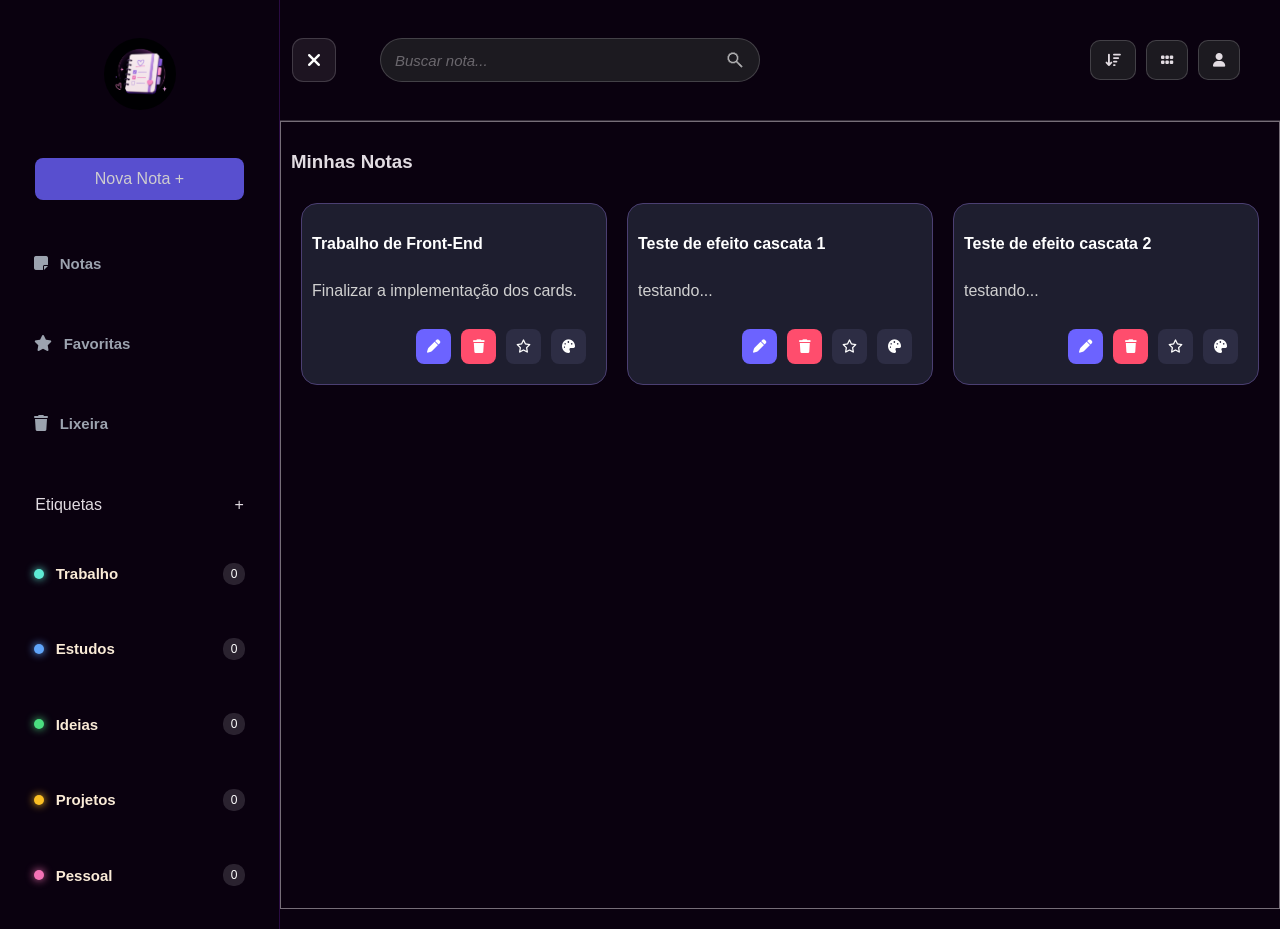
==== commit 31c5ef7d: "organiza estrutura do projeto" ====
--- a/index.html
+++ b/index.html
@@ -24,9 +24,7 @@
     </button>
 
     <div class="header">
-      <div>
-        <h1>Minhas Notas</h1>
-      </div>
+
 
       <div id="divBusca">
         <input type="text" id="txtBusca" placeholder="Buscar nota..." />
@@ -58,22 +56,17 @@
       </div>
       <div id="abas">
 
-        <div class="aba">
+        <div class="aba" id="btnNotas">
           <i class="fa-solid fa-note-sticky"></i>
           <h2>Notas</h2>
         </div>
 
-        <div class="aba">
+        <div class="aba" id="btnFavoritas">
           <i class="fa-solid fa-star"></i>
           <h2>Favoritas</h2>
         </div>
 
-        <div class="aba">
-          <i class="fa-solid fa-box-archive"></i>
-          <h2>Arquivadas</h2>
-        </div>
-
-        <div class="aba">
+        <div class="aba" id="btnLixeira">
           <i class="fa-solid fa-trash"></i>
           <h2>Lixeira</h2>
         </div>
@@ -90,31 +83,31 @@
         <div class="etiqueta">
           <span class="bolinha trabalho"></span>
           <h2>Trabalho</h2>
-          <span class="contador">6</span>
+          <span class="contador" data-etiqueta="trabalho">0</span>
         </div>
 
         <div class="etiqueta">
           <span class="bolinha estudos"></span>
           <h2>Estudos</h2>
-          <span class="contador">3</span>
+          <span class="contador" data-etiqueta="estudos">0</span>
         </div>
 
         <div class="etiqueta">
           <span class="bolinha ideias"></span>
           <h2>Ideias</h2>
-          <span class="contador">2</span>
+          <span class="contador" data-etiqueta="ideias">0</span>
         </div>
 
         <div class="etiqueta">
           <span class="bolinha projetos"></span>
           <h2>Projetos</h2>
-          <span class="contador">1</span>
+          <span class="contador" data-etiqueta="projetos">0</span>
         </div>
 
         <div class="etiqueta">
           <span class="bolinha pessoal"></span>
           <h2>Pessoal</h2>
-          <span class="contador">5</span>
+          <span class="contador" data-etiqueta="pessoal">0</span>
         </div>
 
       </div>
@@ -235,7 +228,6 @@
     </div>
 
     <div class="footer">
-      <h4>Rodapé</h4>
     </div>
 
   </div>
--- a/css/sidebar.css
+++ b/css/sidebar.css
@@ -176,8 +176,8 @@
 }
 
 #botaoMenu {
-    position: fixed;
-    top: 1rem;
+    position: absolute;
+    top: 2.4rem;
     left: calc(var(--sidebar-width) + 0.75rem);
     z-index: 1000;
     display: flex;
--- a/css/header.css
+++ b/css/header.css
@@ -27,6 +27,7 @@
   height: 44px;
   padding: 0 14px;
   transition: border-color .2s ease, box-shadow .2s ease, background-color .2s ease;
+  margin-left: 70px;
 }
 
 #divBusca:focus-within {
--- a/css/extras.css
+++ b/css/extras.css
@@ -24,7 +24,7 @@
 }
 
 .note-card.removendo {
-    animation: fecharCard .8s ease forwards;
+    animation: fecharCard .8s ease forwards !important;
 }
 
 .note-card:nth-child(1) {
